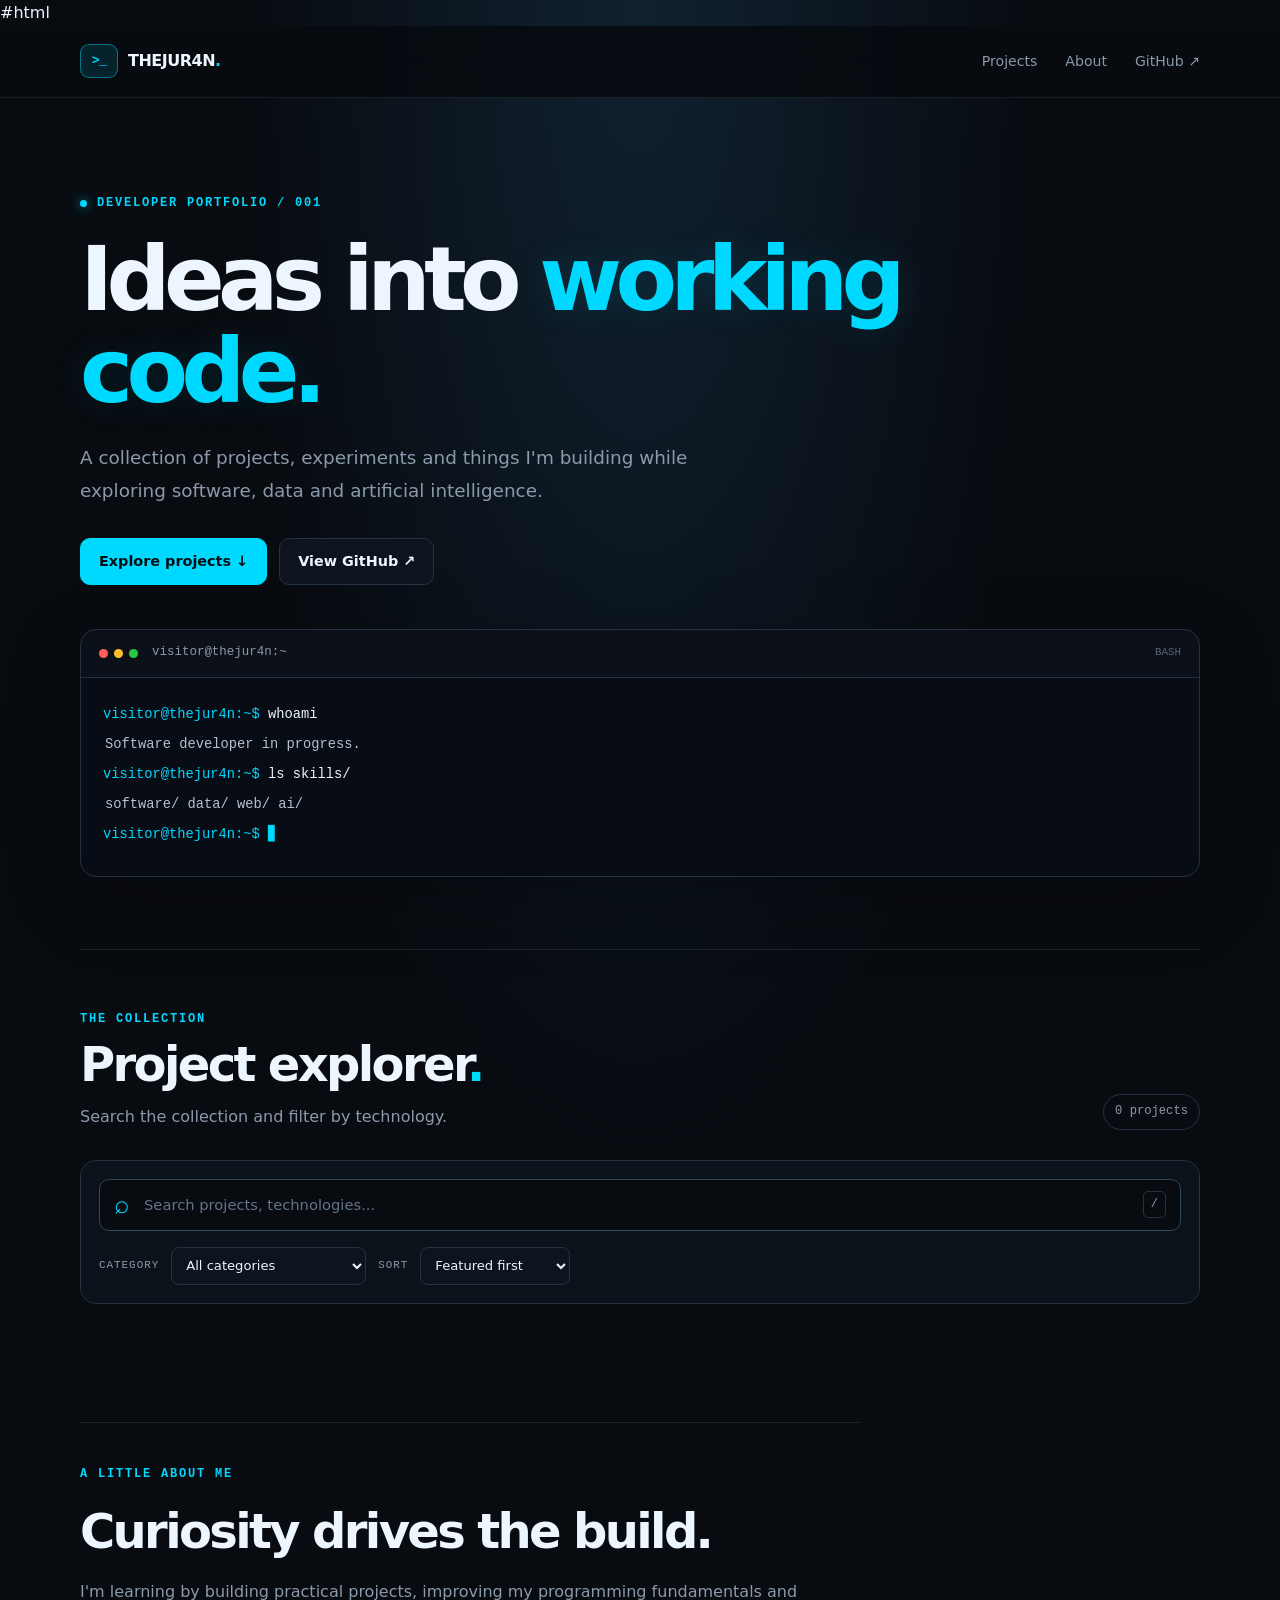
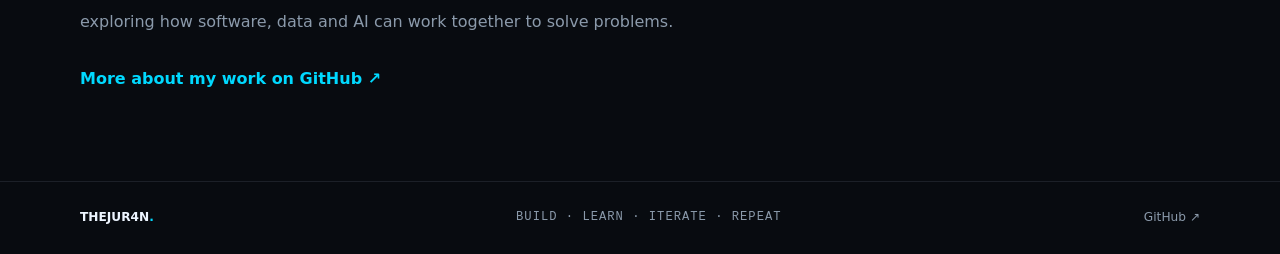
==== index.html @ dd24154d "Create Project Explorer HTML structure" ====
<!DOCTYPE html>
#html
<html lang="en">
<head>
  <meta charset="UTF-8">
  <meta name="viewport" content="width=device-width, initial-scale=1.0">
  <meta name="theme-color" content="#080b10">
  <meta name="description" content="Explore the software projects, experiments and technical work of THEJUR4N.">
  <title>THEJUR4N | Project Explorer</title>
  <link rel="stylesheet" href="style.css">
  <script src="script.js" defer></script>
</head>
<body>
  <header class="topbar">
    <a class="brand" href="#" aria-label="THEJUR4N home">
      <span class="brand-mark">&gt;_</span>
      <span>THEJUR4N<span class="brand-dot">.</span></span>
    </a>

    <nav aria-label="Main navigation">
      <a href="#projects">Projects</a>
      <a href="#about">About</a>
      <a href="https://github.com/THEJUR4N"
         target="_blank" rel="noopener noreferrer">GitHub ↗</a>
    </nav>
  </header>

  <main>
    <section class="hero">
      <p class="eyebrow"><span class="status-dot"></span> DEVELOPER PORTFOLIO / 001</p>

      <h1>Ideas into <span>working code.</span></h1>

      <p class="hero-description">
        A collection of projects, experiments and things I'm building
        while exploring software, data and artificial intelligence.
      </p>

      <div class="hero-actions">
        <a class="button button-primary" href="#projects">Explore projects ↓</a>
        <a class="button button-secondary"
           href="https://github.com/THEJUR4N"
           target="_blank" rel="noopener noreferrer">View GitHub ↗</a>
      </div>

      <div class="terminal">
        <div class="terminal-header">
          <div class="terminal-dots"><i></i><i></i><i></i></div>
          <span>visitor@thejur4n:~</span>
          <span class="terminal-tag">BASH</span>
        </div>
        <div class="terminal-body">
          <p><span class="prompt">visitor@thejur4n:~$</span> whoami</p>
          <p class="terminal-output">Software developer in progress.</p>
          <p><span class="prompt">visitor@thejur4n:~$</span> ls skills/</p>
          <p class="terminal-output">software/ data/ web/ ai/</p>
          <p><span class="prompt">visitor@thejur4n:~$</span> <span class="cursor">▋</span></p>
        </div>
      </div>
    </section>

    <section class="projects-section" id="projects">
      <div class="section-heading">
        <div>
          <p class="eyebrow">THE COLLECTION</p>
          <h2>Project explorer<span class="brand-dot">.</span></h2>
          <p class="section-description">
            Search the collection and filter by technology.
          </p>
        </div>
        <span class="project-count" id="project-count">0 projects</span>
      </div>

      <div class="search-panel">
        <label class="search-box">
          <span aria-hidden="true">⌕</span>
          <input
            id="search-input"
            type="search"
            placeholder="Search projects, technologies..."
            autocomplete="off"
            aria-label="Search projects">
          <kbd>/</kbd>
        </label>

        <div class="filter-row">
          <label class="filter-label" for="category-filter">CATEGORY</label>
          <select id="category-filter">
            <option value="all">All categories</option>
            <option value="web">Web development</option>
            <option value="data">Data & AI</option>
            <option value="tools">Tools & experiments</option>
          </select>

          <label class="filter-label" for="sort-filter">SORT</label>
          <select id="sort-filter">
            <option value="featured">Featured first</option>
            <option value="name">Name A–Z</option>
          </select>
        </div>
      </div>

      <div class="project-grid" id="project-grid" aria-live="polite"></div>

      <div class="empty-state" id="empty-state" hidden>
        <span class="empty-icon">⌕</span>
        <h3>No projects found</h3>
        <p>Try another search or clear your filters.</p>
        <button class="button button-secondary" id="clear-filters">
          Clear filters
        </button>
      </div>
    </section>

    <section class="about-section" id="about">
      <p class="eyebrow">A LITTLE ABOUT ME</p>
      <h2>Curiosity drives the build.</h2>
      <p>
        I'm learning by building practical projects, improving my
        programming fundamentals and exploring how software, data
        and AI can work together to solve problems.
      </p>
      <a href="https://github.com/THEJUR4N"
         target="_blank" rel="noopener noreferrer">More about my work on GitHub ↗</a>
    </section>
  </main>

  <footer>
    <span>THEJUR4N<span class="brand-dot">.</span></span>
    <span>BUILD · LEARN · ITERATE · REPEAT</span>
    <a href="https://github.com/THEJUR4N"
       target="_blank" rel="noopener noreferrer">GitHub ↗</a>
  </footer>
</body>
</html>
---- style.css ----
/* =========================================
   THEJUR4N | PROJECT EXPLORER
   Theme: Midnight + Electric Cyan
   ========================================= */

:root {
  color-scheme: dark;
  --bg: #080b10;
  --surface: #0e141d;
  --surface-hover: #131e2a;
  --border: #233344;
  --text: #edf5ff;
  --muted: #8b9aab;
  --cyan: #00d9ff;
  --cyan-soft: rgba(0, 217, 255, 0.12);
  --radius: 16px;
  --max-width: 1120px;
}

* {
  box-sizing: border-box;
}

html {
  scroll-behavior: smooth;
  scroll-padding-top: 90px;
}

body {
  margin: 0;
  min-width: 320px;
  background:
    radial-gradient(ellipse at 50% 0%, #102130 0%, transparent 45%),
    var(--bg);
  color: var(--text);
  font-family: Inter, ui-sans-serif, system-ui, -apple-system,
    BlinkMacSystemFont, "Segoe UI", sans-serif;
  line-height: 1.6;
  -webkit-font-smoothing: antialiased;
}

a {
  color: inherit;
  text-decoration: none;
}

button,
input,
select {
  font: inherit;
}

button,
a,
input,
select {
  -webkit-tap-highlight-color: transparent;
}

button:focus-visible,
a:focus-visible,
input:focus-visible,
select:focus-visible {
  outline: 2px solid var(--cyan);
  outline-offset: 4px;
}

::selection {
  color: var(--bg);
  background: var(--cyan);
}

/* Navigation */

.topbar {
  position: sticky;
  top: 0;
  z-index: 10;
  display: flex;
  align-items: center;
  justify-content: space-between;
  gap: 24px;
  min-height: 72px;
  padding: 16px max(24px, calc((100% - var(--max-width)) / 2));
  border-bottom: 1px solid rgba(139, 154, 171, 0.14);
  background: rgba(8, 11, 16, 0.86);
  backdrop-filter: blur(18px);
}

.brand {
  display: inline-flex;
  align-items: center;
  gap: 10px;
  font-weight: 800;
  letter-spacing: -0.5px;
}

.brand-mark {
  display: grid;
  place-items: center;
  width: 38px;
  height: 34px;
  border: 1px solid rgba(0, 217, 255, 0.45);
  border-radius: 9px;
  background: var(--cyan-soft);
  color: var(--cyan);
  font-family: monospace;
}

.brand-dot {
  color: var(--cyan);
}

.topbar nav {
  display: flex;
  align-items: center;
  gap: 28px;
}

.topbar nav a {
  color: var(--muted);
  font-size: 0.88rem;
  transition: color 180ms ease;
}

.topbar nav a:hover {
  color: var(--cyan);
}

/* Hero */

main {
  width: min(var(--max-width), calc(100% - 48px));
  margin: 0 auto;
}

.hero {
  padding: 96px 0 72px;
}

.eyebrow {
  display: flex;
  align-items: center;
  gap: 10px;
  margin: 0 0 20px;
  color: var(--cyan);
  font-family: ui-monospace, SFMono-Regular, Menlo, monospace;
  font-size: 0.75rem;
  font-weight: 700;
  letter-spacing: 1.8px;
}

.status-dot {
  width: 7px;
  height: 7px;
  border-radius: 50%;
  background: var(--cyan);
  box-shadow: 0 0 12px rgba(0, 217, 255, 0.8);
  animation: status-pulse 2s infinite;
}

.hero h1 {
  max-width: 850px;
  margin: 0;
  font-size: clamp(2.8rem, 7vw, 5.8rem);
  font-weight: 850;
  letter-spacing: -0.075em;
  line-height: 1.03;
}

.hero h1 span {
  color: var(--cyan);
  text-shadow: 0 0 38px rgba(0, 217, 255, 0.12);
}

.hero-description {
  max-width: 650px;
  margin: 24px 0 0;
  color: var(--muted);
  font-size: clamp(1rem, 2vw, 1.15rem);
  line-height: 1.8;
}

.hero-actions {
  display: flex;
  flex-wrap: wrap;
  gap: 12px;
  margin: 30px 0 44px;
}

.button {
  display: inline-flex;
  align-items: center;
  justify-content: center;
  gap: 8px;
  min-height: 46px;
  padding: 11px 18px;
  border: 1px solid var(--border);
  border-radius: 10px;
  cursor: pointer;
  font-size: 0.9rem;
  font-weight: 700;
  transition:
    transform 180ms ease,
    background 180ms ease,
    border-color 180ms ease;
}

.button:hover {
  transform: translateY(-2px);
}

.button-primary {
  border-color: var(--cyan);
  background: var(--cyan);
  color: #041016;
}

.button-primary:hover {
  background: #72eaff;
  border-color: #72eaff;
}

.button-secondary {
  background: var(--surface);
  color: var(--text);
}

.button-secondary:hover {
  border-color: var(--cyan);
  background: var(--surface-hover);
}

/* Terminal */

.terminal {
  overflow: hidden;
  border: 1px solid var(--border);
  border-radius: var(--radius);
  background: rgba(8, 13, 20, 0.9);
  box-shadow: 0 22px 80px rgba(0, 0, 0, 0.22);
}

.terminal-header {
  display: flex;
  align-items: center;
  gap: 14px;
  min-height: 48px;
  padding: 0 18px;
  border-bottom: 1px solid var(--border);
  background: rgba(255, 255, 255, 0.015);
  color: var(--muted);
  font-family: ui-monospace, SFMono-Regular, Menlo, monospace;
  font-size: 0.78rem;
}

.terminal-dots {
  display: flex;
  gap: 6px;
}

.terminal-dots i {
  width: 9px;
  height: 9px;
  border-radius: 50%;
  background: #ff5f57;
}

.terminal-dots i:nth-child(2) {
  background: #febc2e;
}

.terminal-dots i:nth-child(3) {
  background: #28c840;
}

.terminal-tag {
  margin-left: auto;
  color: #526678;
  font-size: 0.68rem;
}

.terminal-body {
  padding: 18px 22px 22px;
  font-family: ui-monospace, SFMono-Regular, Menlo, monospace;
  font-size: 0.86rem;
  overflow-wrap: anywhere;
}

.terminal-body p {
  margin: 8px 0;
}

.prompt {
  color: var(--cyan);
}

.terminal-output {
  color: #b3c2d2;
  padding-left: 2px;
}

.cursor {
  color: var(--cyan);
  animation: cursor-blink 1s steps(2, start) infinite;
}

@keyframes cursor-blink {
  to {
    visibility: hidden;
  }
}

@keyframes status-pulse {
  50% {
    opacity: 0.45;
    box-shadow: 0 0 3px rgba(0, 217, 255, 0.3);
  }
}

/* Projects */

.projects-section {
  padding: 60px 0 90px;
  border-top: 1px solid rgba(139, 154, 171, 0.15);
}

.section-heading {
  display: flex;
  align-items: end;
  justify-content: space-between;
  gap: 24px;
  margin-bottom: 30px;
}

.section-heading .eyebrow {
  margin-bottom: 8px;
}

.section-heading h2,
.about-section h2 {
  margin: 0;
  font-size: clamp(2rem, 4vw, 3rem);
  font-weight: 800;
  letter-spacing: -0.055em;
  line-height: 1.15;
}

.section-description {
  margin: 12px 0 0;
  color: var(--muted);
}

.project-count {
  flex-shrink: 0;
  padding: 7px 11px;
  border: 1px solid var(--border);
  border-radius: 999px;
  color: var(--muted);
  font-family: ui-monospace, monospace;
  font-size: 0.76rem;
}

/* Search and filters */

.search-panel {
  margin-bottom: 28px;
  padding: 18px;
  border: 1px solid var(--border);
  border-radius: var(--radius);
  background: rgba(14, 20, 29, 0.76);
}

.search-box {
  display: flex;
  align-items: center;
  gap: 12px;
  min-height: 52px;
  padding: 0 14px;
  border: 1px solid #30465a;
  border-radius: 10px;
  background: var(--bg);
  color: var(--cyan);
}

.search-box > span {
  font-size: 1.65rem;
  line-height: 1;
}

.search-box input {
  width: 100%;
  min-width: 0;
  border: 0;
  outline: none;
  background: transparent;
  color: var(--text);
  font-size: 0.92rem;
}

.search-box input::placeholder {
  color: #627488;
}

.search-box input:focus-visible {
  outline: none;
}

.search-box:focus-within {
  border-color: var(--cyan);
  box-shadow: 0 0 0 3px rgba(0, 217, 255, 0.08);
}

kbd {
  padding: 3px 7px;
  border: 1px solid var(--border);
  border-radius: 5px;
  color: var(--muted);
  font-size: 0.75rem;
}

.filter-row {
  display: flex;
  align-items: center;
  flex-wrap: wrap;
  gap: 12px;
  margin-top: 16px;
}

.filter-label {
  color: var(--muted);
  font-family: ui-monospace, monospace;
  font-size: 0.68rem;
  letter-spacing: 1px;
}

.filter-row select {
  min-height: 38px;
  padding: 7px 30px 7px 10px;
  border: 1px solid var(--border);
  border-radius: 8px;
  background: var(--surface);
  color: var(--text);
  cursor: pointer;
  font-size: 0.82rem;
}

.filter-row select:focus-visible {
  border-color: var(--cyan);
}

/* Project cards */

.project-grid {
  display: grid;
  grid-template-columns: repeat(2, minmax(0, 1fr));
  gap: 18px;
}

.project-card {
  display: flex;
  flex-direction: column;
  min-width: 0;
  min-height: 245px;
  padding: 22px;
  border: 1px solid var(--border);
  border-radius: var(--radius);
  background: linear-gradient(145deg, #0f1721, #0b1017);
  transition:
    transform 200ms ease,
    border-color 200ms ease,
    background 200ms ease;
}

.project-card:hover {
  transform: translateY(-4px);
  border-color: rgba(0, 217, 255, 0.55);
  background: linear-gradient(145deg, #12202d, #0c131c);
}

.card-top {
  display: flex;
  align-items: center;
  justify-content: space-between;
  gap: 12px;
  margin-bottom: 22px;
}

.card-icon {
  display: grid;
  place-items: center;
  width: 42px;
  height: 42px;
  border: 1px solid rgba(0, 217, 255, 0.22);
  border-radius: 11px;
  background: var(--cyan-soft);
  color: var(--cyan);
  font-family: ui-monospace, monospace;
  font-size: 1.15rem;
  font-weight: 800;
}

.card-category {
  padding: 5px 8px;
  border: 1px solid var(--border);
  border-radius: 6px;
  color: #a7b8c9;
  font-size: 0.7rem;
}

.project-card h3 {
  margin: 0;
  font-size: 1.15rem;
  letter-spacing: -0.025em;
}

.project-card > p {
  margin: 10px 0 20px;
  color: var(--muted);
  font-size: 0.88rem;
  line-height: 1.75;
}

.tag-list {
  display: flex;
  flex-wrap: wrap;
  gap: 7px;
  margin-top: auto;
  padding-top: 4px;
}

.tech-tag {
  padding: 5px 8px;
  border-radius: 5px;
  background: #152432;
  color: #a9eaf6;
  font-family: ui-monospace, monospace;
  font-size: 0.7rem;
}

.card-link {
  display: inline-flex;
  align-items: center;
  gap: 7px;
  width: fit-content;
  margin-top: 20px;
  color: var(--cyan);
  font-size: 0.83rem;
  font-weight: 700;
}

.card-link:hover {
  text-decoration: underline;
  text-underline-offset: 4px;
}

/* Empty state */

.empty-state {
  padding: 55px 20px;
  border: 1px dashed var(--border);
  border-radius: var(--radius);
  text-align: center;
}

.empty-icon {
  color: var(--cyan);
  font-size: 2.5rem;
}

.empty-state h3 {
  margin: 8px 0;
}

.empty-state p {
  margin: 0 0 20px;
  color: var(--muted);
}

[hidden] {
  display: none !important;
}

/* About */

.about-section {
  max-width: 780px;
  padding: 42px 0 90px;
  border-top: 1px solid rgba(139, 154, 171, 0.15);
}

.about-section h2 {
  margin-bottom: 18px;
}

.about-section > p:not(.eyebrow) {
  color: var(--muted);
  font-size: 1rem;
  line-height: 1.9;
}

.about-section > a {
  display: inline-block;
  margin-top: 12px;
  color: var(--cyan);
  font-weight: 700;
}

.about-section > a:hover {
  text-decoration: underline;
  text-underline-offset: 4px;
}

/* Footer */

footer {
  display: flex;
  align-items: center;
  justify-content: space-between;
  flex-wrap: wrap;
  gap: 18px;
  padding: 26px max(24px, calc((100% - var(--max-width)) / 2));
  border-top: 1px solid rgba(139, 154, 171, 0.15);
  color: var(--muted);
  font-size: 0.76rem;
}

footer > span:first-child {
  color: var(--text);
  font-weight: 800;
}

footer > span:nth-child(2) {
  font-family: ui-monospace, monospace;
  letter-spacing: 1px;
}

footer a:hover {
  color: var(--cyan);
}

/* Responsive layout */

@media (max-width: 700px) {
  .topbar {
    min-height: 64px;
    padding: 14px 20px;
  }

  .topbar nav {
    gap: 15px;
  }

  .topbar nav a {
    font-size: 0.78rem;
  }

  main {
    width: calc(100% - 36px);
  }

  .hero {
    padding: 68px 0 52px;
  }

  .hero h1 {
    font-size: clamp(2.7rem, 11vw, 4rem);
  }

  .section-heading {
    align-items: start;
    flex-direction: column;
    gap: 14px;
  }

  .project-grid {
    grid-template-columns: 1fr;
  }

  .search-panel {
    padding: 12px;
  }

  .filter-row {
    align-items: start;
  }

  .filter-label {
    align-self: center;
  }

  .filter-row select {
    flex: 1;
    min-width: 125px;
  }

  footer {
    padding: 24px 20px;
  }
}

@media (max-width: 420px) {
  .brand {
    gap: 6px;
    font-size: 0.85rem;
  }

  .brand-mark {
    width: 32px;
    height: 30px;
  }

  .topbar nav {
    gap: 10px;
  }

  .topbar nav a {
    font-size: 0.72rem;
  }

  .hero-actions .button {
    width: 100%;
  }

  .terminal-body {
    padding: 14px;
    font-size: 0.74rem;
  }

  .filter-row {
    display: grid;
    grid-template-columns: auto minmax(0, 1fr);
  }

  .filter-row select {
    width: 100%;
  }

  footer > span:nth-child(2) {
    font-size: 0.65rem;
  }
}

/* Respect reduced-motion preferences */

@media (prefers-reduced-motion: reduce) {
  *,
  *::before,
  *::after {
    scroll-behavior: auto !important;
    animation-duration: 0.01ms !important;
    animation-iteration-count: 1 !important;
    transition-duration: 0.01ms !important;
  }
}
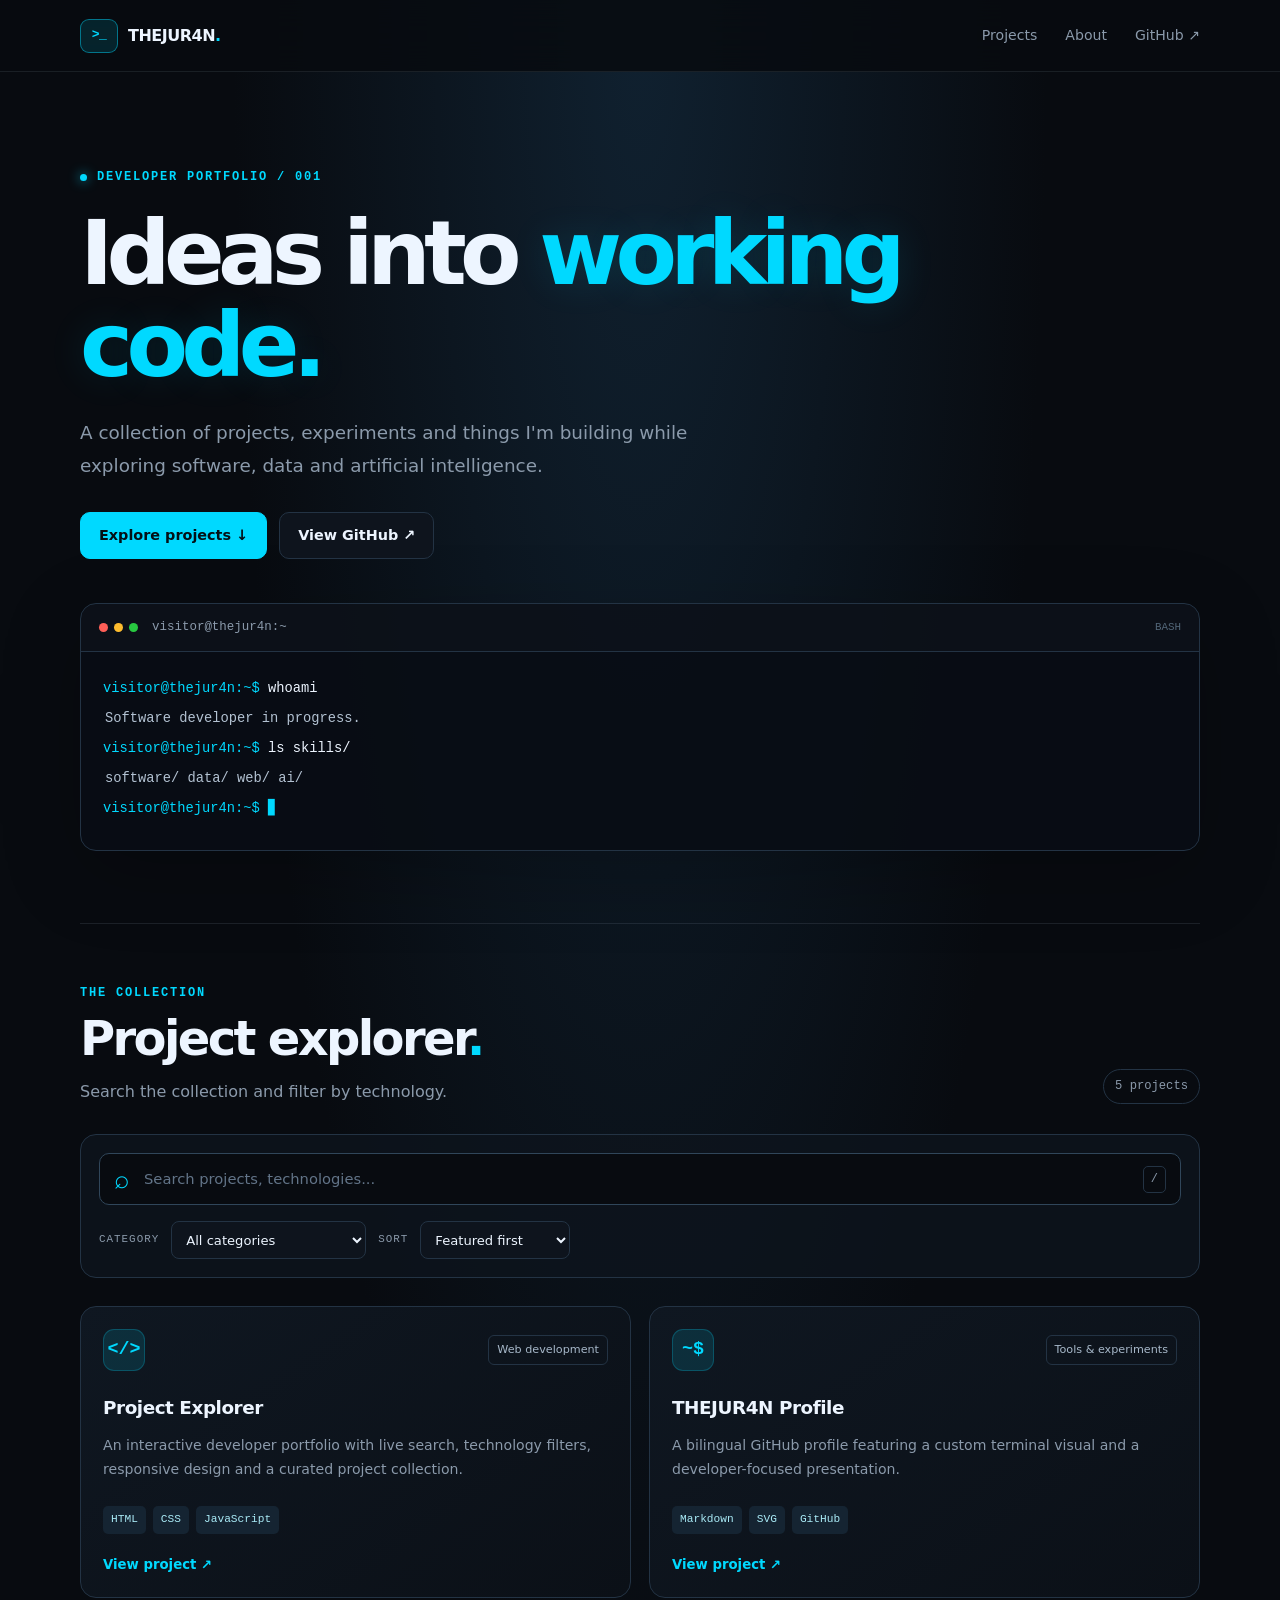
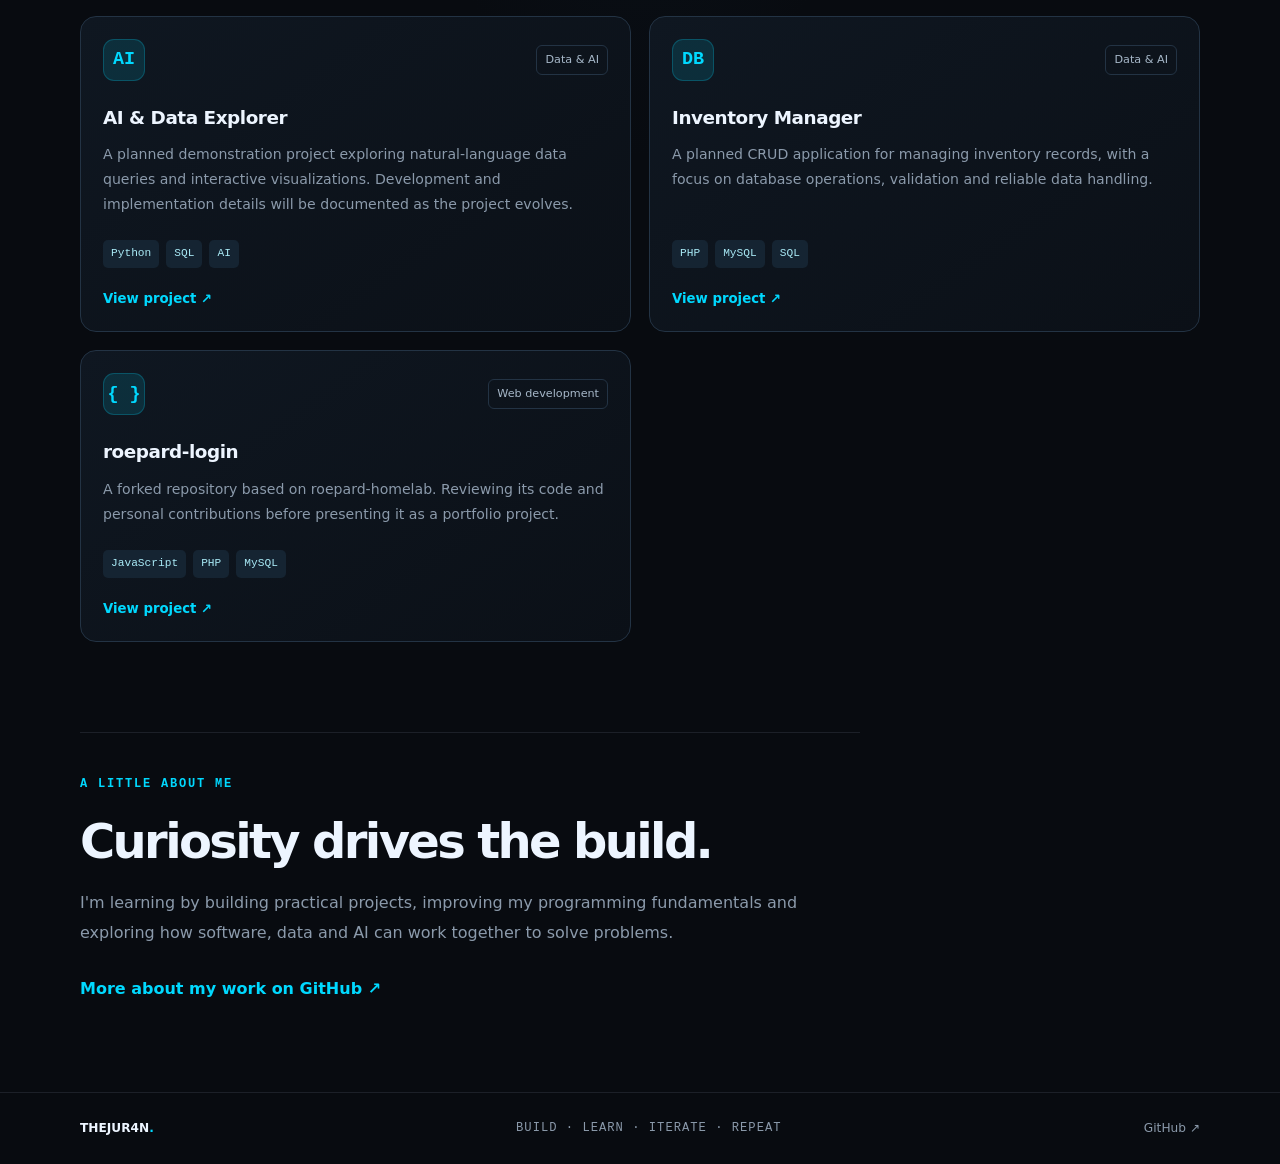
==== commit 31ff17f4: "Remove unnecessary comment from index.html" ====
--- a/index.html
+++ b/index.html
@@ -1,6 +1,5 @@
 
 <!DOCTYPE html>
-#html
 <html lang="en">
 <head>
   <meta charset="UTF-8">
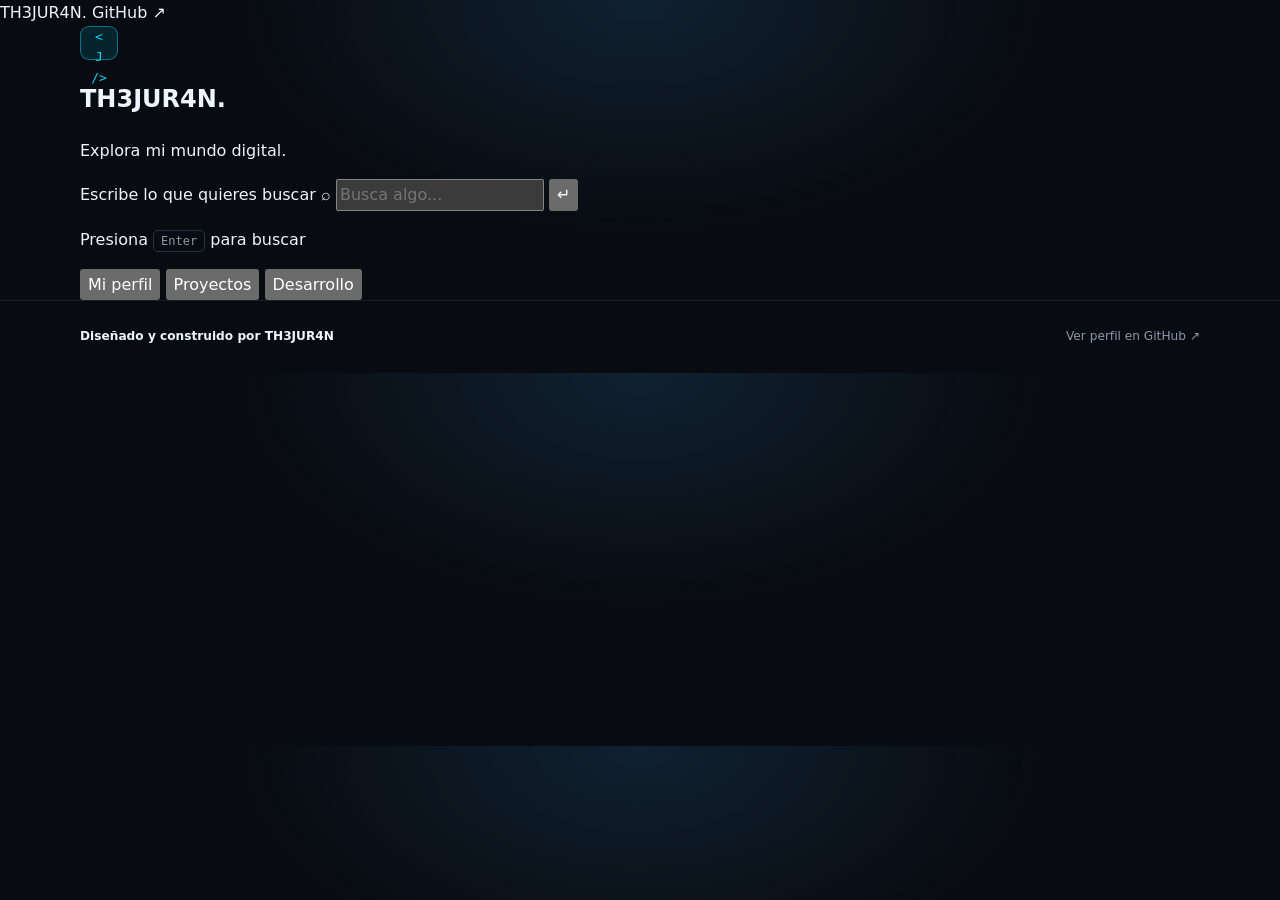
==== commit e1771e9f: "Redesign homepage as personal search engine" ====
--- a/index.html
+++ b/index.html
@@ -1,135 +1,164 @@
 
 <!DOCTYPE html>
-<html lang="en">
+<html lang="es">
 <head>
   <meta charset="UTF-8">
   <meta name="viewport" content="width=device-width, initial-scale=1.0">
-  <meta name="theme-color" content="#080b10">
-  <meta name="description" content="Explore the software projects, experiments and technical work of THEJUR4N.">
-  <title>THEJUR4N | Project Explorer</title>
+  <meta name="theme-color" content="#080b12">
+  <meta name="description" content="TH3JUR4N: perfil, proyectos y portafolio de desarrollo de software, datos e inteligencia artificial.">
+
+  <title>TH3JUR4N Search</title>
+
+  <link rel="icon" href="data:image/svg+xml,%3Csvg xmlns='http://www.w3.org/2000/svg' viewBox='0 0 100 100'%3E%3Crect width='100' height='100' rx='24' fill='%23080b12'/%3E%3Ctext x='50' y='68' font-size='58' text-anchor='middle' fill='%2322d3ee' font-family='Arial'%3EJ%3C/text%3E%3C/svg%3E">
+
   <link rel="stylesheet" href="style.css">
   <script src="script.js" defer></script>
 </head>
+
 <body>
-  <header class="topbar">
-    <a class="brand" href="#" aria-label="THEJUR4N home">
-      <span class="brand-mark">&gt;_</span>
-      <span>THEJUR4N<span class="brand-dot">.</span></span>
+  <header class="top-bar">
+    <a class="brand-small" href="./" aria-label="Inicio">
+      TH3JUR4N<span>.</span>
     </a>
 
-    <nav aria-label="Main navigation">
-      <a href="#projects">Projects</a>
-      <a href="#about">About</a>
-      <a href="https://github.com/THEJUR4N"
-         target="_blank" rel="noopener noreferrer">GitHub ↗</a>
-    </nav>
+    <a
+      class="github-link"
+      href="https://github.com/THEJUR4N"
+      target="_blank"
+      rel="noopener noreferrer"
+    >
+      GitHub <span aria-hidden="true">↗</span>
+    </a>
   </header>
 
-  <main>
-    <section class="hero">
-      <p class="eyebrow"><span class="status-dot"></span> DEVELOPER PORTFOLIO / 001</p>
+  <main class="search-home">
+    <section class="search-content" aria-labelledby="brand-title">
+      <div class="brand-mark" aria-hidden="true">
+        <span class="brand-bracket">&lt;</span>
+        <span class="brand-letter">J</span>
+        <span class="brand-bracket">/&gt;</span>
+      </div>
 
-      <h1>Ideas into <span>working code.</span></h1>
+      <h1 id="brand-title" class="brand-title">
+        TH3JUR4N<span>.</span>
+      </h1>
 
-      <p class="hero-description">
-        A collection of projects, experiments and things I'm building
-        while exploring software, data and artificial intelligence.
+      <p class="brand-subtitle">
+        Explora mi mundo digital.
       </p>
 
-      <div class="hero-actions">
-        <a class="button button-primary" href="#projects">Explore projects ↓</a>
-        <a class="button button-secondary"
-           href="https://github.com/THEJUR4N"
-           target="_blank" rel="noopener noreferrer">View GitHub ↗</a>
-      </div>
-
-      <div class="terminal">
-        <div class="terminal-header">
-          <div class="terminal-dots"><i></i><i></i><i></i></div>
-          <span>visitor@thejur4n:~</span>
-          <span class="terminal-tag">BASH</span>
-        </div>
-        <div class="terminal-body">
-          <p><span class="prompt">visitor@thejur4n:~$</span> whoami</p>
-          <p class="terminal-output">Software developer in progress.</p>
-          <p><span class="prompt">visitor@thejur4n:~$</span> ls skills/</p>
-          <p class="terminal-output">software/ data/ web/ ai/</p>
-          <p><span class="prompt">visitor@thejur4n:~$</span> <span class="cursor">▋</span></p>
-        </div>
-      </div>
-    </section>
-
-    <section class="projects-section" id="projects">
-      <div class="section-heading">
-        <div>
-          <p class="eyebrow">THE COLLECTION</p>
-          <h2>Project explorer<span class="brand-dot">.</span></h2>
-          <p class="section-description">
-            Search the collection and filter by technology.
-          </p>
-        </div>
-        <span class="project-count" id="project-count">0 projects</span>
-      </div>
-
-      <div class="search-panel">
-        <label class="search-box">
-          <span aria-hidden="true">⌕</span>
-          <input
-            id="search-input"
-            type="search"
-            placeholder="Search projects, technologies..."
-            autocomplete="off"
-            aria-label="Search projects">
-          <kbd>/</kbd>
+      <form id="search-form" class="search-form" role="search">
+        <label class="sr-only" for="search-input">
+          Escribe lo que quieres buscar
         </label>
 
-        <div class="filter-row">
-          <label class="filter-label" for="category-filter">CATEGORY</label>
-          <select id="category-filter">
-            <option value="all">All categories</option>
-            <option value="web">Web development</option>
-            <option value="data">Data & AI</option>
-            <option value="tools">Tools & experiments</option>
-          </select>
+        <span class="search-icon" aria-hidden="true">⌕</span>
 
-          <label class="filter-label" for="sort-filter">SORT</label>
-          <select id="sort-filter">
-            <option value="featured">Featured first</option>
-            <option value="name">Name A–Z</option>
-          </select>
-        </div>
-      </div>
+        <input
+          id="search-input"
+          name="q"
+          type="search"
+          placeholder="Busca algo..."
+          autocomplete="off"
+          spellcheck="false"
+          aria-label="Buscar"
+        >
 
-      <div class="project-grid" id="project-grid" aria-live="polite"></div>
+        <button
+          id="clear-search"
+          class="clear-search"
+          type="button"
+          aria-label="Borrar búsqueda"
+          hidden
+        >
+          ×
+        </button>
 
-      <div class="empty-state" id="empty-state" hidden>
-        <span class="empty-icon">⌕</span>
-        <h3>No projects found</h3>
-        <p>Try another search or clear your filters.</p>
-        <button class="button button-secondary" id="clear-filters">
-          Clear filters
+        <button
+          class="submit-search"
+          type="submit"
+          aria-label="Buscar"
+        >
+          <span aria-hidden="true">↵</span>
+        </button>
+      </form>
+
+      <p class="search-hint">
+        Presiona <kbd>Enter</kbd> para buscar
+      </p>
+
+      <div class="quick-links" aria-label="Accesos rápidos">
+        <button type="button" data-query="THEJUR4N">
+          Mi perfil
+        </button>
+
+        <button type="button" data-query="proyectos">
+          Proyectos
+        </button>
+
+        <button type="button" data-query="desarrollo">
+          Desarrollo
         </button>
       </div>
     </section>
 
-    <section class="about-section" id="about">
-      <p class="eyebrow">A LITTLE ABOUT ME</p>
-      <h2>Curiosity drives the build.</h2>
-      <p>
-        I'm learning by building practical projects, improving my
-        programming fundamentals and exploring how software, data
-        and AI can work together to solve problems.
+    <section
+      id="results-section"
+      class="results-section"
+      aria-live="polite"
+      aria-atomic="true"
+      hidden
+    >
+      <p id="results-heading" class="results-heading"></p>
+
+      <article class="result-card">
+        <div class="result-site">
+          <div class="result-favicon" aria-hidden="true">&lt;/&gt;</div>
+
+          <div class="result-site-info">
+            <span>TH3JUR4N</span>
+            <span class="result-url">
+              thejur4n.github.io/project-explorer/
+            </span>
+          </div>
+        </div>
+
+        <a
+          id="result-title"
+          class="result-title"
+          href="https://thejur4n.github.io/project-explorer/"
+        >
+          TH3JUR4N — Portafolio de desarrollador
+        </a>
+
+        <p id="result-description" class="result-description">
+          Descubre mi perfil, proyectos y habilidades en desarrollo
+          de software, datos e inteligencia artificial.
+        </p>
+
+        <div class="result-tags" aria-label="Temas">
+          <span>Software</span>
+          <span>Datos</span>
+          <span>IA</span>
+        </div>
+      </article>
+
+      <p class="results-note">
+        Un resultado. Un universo por descubrir.
       </p>
-      <a href="https://github.com/THEJUR4N"
-         target="_blank" rel="noopener noreferrer">More about my work on GitHub ↗</a>
     </section>
   </main>
 
-  <footer>
-    <span>THEJUR4N<span class="brand-dot">.</span></span>
-    <span>BUILD · LEARN · ITERATE · REPEAT</span>
-    <a href="https://github.com/THEJUR4N"
-       target="_blank" rel="noopener noreferrer">GitHub ↗</a>
+  <footer class="site-footer">
+    <span>Diseñado y construido por TH3JUR4N</span>
+
+    <a
+      href="https://github.com/THEJUR4N"
+      target="_blank"
+      rel="noopener noreferrer"
+    >
+      Ver perfil en GitHub ↗
+    </a>
   </footer>
 </body>
 </html>
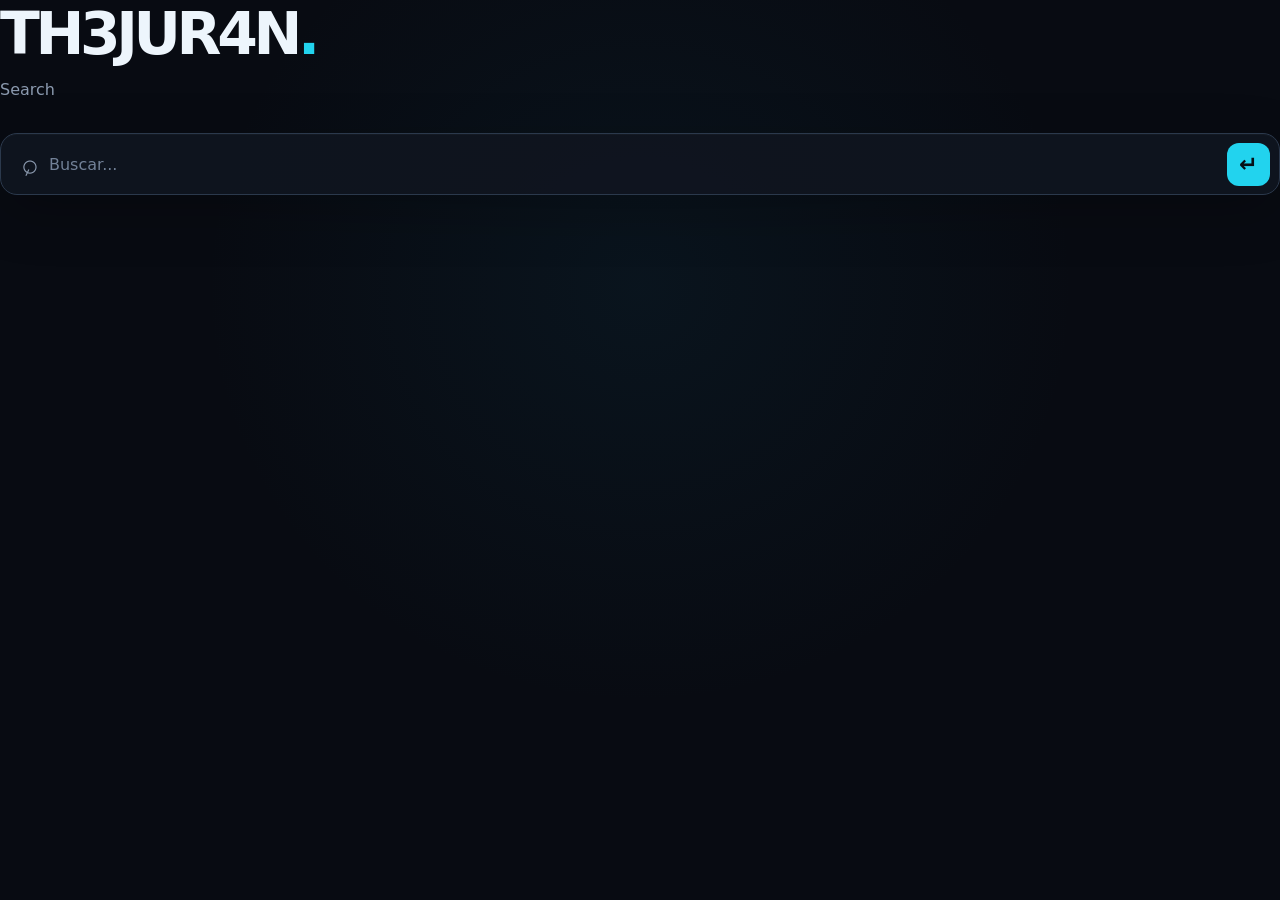
==== commit d1aad255: "Simplify homepage to search-only interface" ====
--- a/index.html
+++ b/index.html
@@ -5,51 +5,33 @@
   <meta charset="UTF-8">
   <meta name="viewport" content="width=device-width, initial-scale=1.0">
   <meta name="theme-color" content="#080b12">
-  <meta name="description" content="TH3JUR4N: perfil, proyectos y portafolio de desarrollo de software, datos e inteligencia artificial.">
+  <meta name="description" content="TH3JUR4N Search: buscador personal y acceso a mi portafolio.">
 
   <title>TH3JUR4N Search</title>
-
-  <link rel="icon" href="data:image/svg+xml,%3Csvg xmlns='http://www.w3.org/2000/svg' viewBox='0 0 100 100'%3E%3Crect width='100' height='100' rx='24' fill='%23080b12'/%3E%3Ctext x='50' y='68' font-size='58' text-anchor='middle' fill='%2322d3ee' font-family='Arial'%3EJ%3C/text%3E%3C/svg%3E">
 
   <link rel="stylesheet" href="style.css">
   <script src="script.js" defer></script>
 </head>
 
-<body>
-  <header class="top-bar">
-    <a class="brand-small" href="./" aria-label="Inicio">
-      TH3JUR4N<span>.</span>
-    </a>
-
-    <a
-      class="github-link"
-      href="https://github.com/THEJUR4N"
-      target="_blank"
-      rel="noopener noreferrer"
-    >
-      GitHub <span aria-hidden="true">↗</span>
-    </a>
-  </header>
-
-  <main class="search-home">
-    <section class="search-content" aria-labelledby="brand-title">
-      <div class="brand-mark" aria-hidden="true">
-        <span class="brand-bracket">&lt;</span>
-        <span class="brand-letter">J</span>
-        <span class="brand-bracket">/&gt;</span>
-      </div>
+<body class="home-page">
+  <main class="home-main">
+    <section class="home-content" aria-labelledby="brand-title">
 
       <h1 id="brand-title" class="brand-title">
         TH3JUR4N<span>.</span>
       </h1>
 
-      <p class="brand-subtitle">
-        Explora mi mundo digital.
-      </p>
+      <p class="brand-subtitle">Search</p>
 
-      <form id="search-form" class="search-form" role="search">
+      <form
+        id="search-form"
+        class="search-form"
+        action="results.html"
+        method="GET"
+        role="search"
+      >
         <label class="sr-only" for="search-input">
-          Escribe lo que quieres buscar
+          Escribe tu búsqueda
         </label>
 
         <span class="search-icon" aria-hidden="true">⌕</span>
@@ -58,21 +40,11 @@
           id="search-input"
           name="q"
           type="search"
-          placeholder="Busca algo..."
+          placeholder="Buscar..."
           autocomplete="off"
           spellcheck="false"
-          aria-label="Buscar"
+          required
         >
-
-        <button
-          id="clear-search"
-          class="clear-search"
-          type="button"
-          aria-label="Borrar búsqueda"
-          hidden
-        >
-          ×
-        </button>
 
         <button
           class="submit-search"
@@ -83,82 +55,7 @@
         </button>
       </form>
 
-      <p class="search-hint">
-        Presiona <kbd>Enter</kbd> para buscar
-      </p>
-
-      <div class="quick-links" aria-label="Accesos rápidos">
-        <button type="button" data-query="THEJUR4N">
-          Mi perfil
-        </button>
-
-        <button type="button" data-query="proyectos">
-          Proyectos
-        </button>
-
-        <button type="button" data-query="desarrollo">
-          Desarrollo
-        </button>
-      </div>
-    </section>
-
-    <section
-      id="results-section"
-      class="results-section"
-      aria-live="polite"
-      aria-atomic="true"
-      hidden
-    >
-      <p id="results-heading" class="results-heading"></p>
-
-      <article class="result-card">
-        <div class="result-site">
-          <div class="result-favicon" aria-hidden="true">&lt;/&gt;</div>
-
-          <div class="result-site-info">
-            <span>TH3JUR4N</span>
-            <span class="result-url">
-              thejur4n.github.io/project-explorer/
-            </span>
-          </div>
-        </div>
-
-        <a
-          id="result-title"
-          class="result-title"
-          href="https://thejur4n.github.io/project-explorer/"
-        >
-          TH3JUR4N — Portafolio de desarrollador
-        </a>
-
-        <p id="result-description" class="result-description">
-          Descubre mi perfil, proyectos y habilidades en desarrollo
-          de software, datos e inteligencia artificial.
-        </p>
-
-        <div class="result-tags" aria-label="Temas">
-          <span>Software</span>
-          <span>Datos</span>
-          <span>IA</span>
-        </div>
-      </article>
-
-      <p class="results-note">
-        Un resultado. Un universo por descubrir.
-      </p>
     </section>
   </main>
-
-  <footer class="site-footer">
-    <span>Diseñado y construido por TH3JUR4N</span>
-
-    <a
-      href="https://github.com/THEJUR4N"
-      target="_blank"
-      rel="noopener noreferrer"
-    >
-      Ver perfil en GitHub ↗
-    </a>
-  </footer>
 </body>
 </html>
--- a/style.css
+++ b/style.css
@@ -1,21 +1,14 @@
-
-/* =========================================
-   THEJUR4N | PROJECT EXPLORER
-   Theme: Midnight + Electric Cyan
-   ========================================= */
 
 :root {
   color-scheme: dark;
-  --bg: #080b10;
-  --surface: #0e141d;
-  --surface-hover: #131e2a;
-  --border: #233344;
-  --text: #edf5ff;
-  --muted: #8b9aab;
-  --cyan: #00d9ff;
-  --cyan-soft: rgba(0, 217, 255, 0.12);
-  --radius: 16px;
-  --max-width: 1120px;
+  --background: #080b12;
+  --surface: #101620;
+  --surface-hover: #151e2b;
+  --border: #253142;
+  --text: #edf5fc;
+  --muted: #8b9aaf;
+  --accent: #22d3ee;
+  --accent-soft: rgba(34, 211, 238, 0.12);
 }
 
 * {
@@ -23,20 +16,26 @@
 }
 
 html {
+  min-height: 100%;
   scroll-behavior: smooth;
-  scroll-padding-top: 90px;
 }
 
 body {
+  min-height: 100vh;
   margin: 0;
-  min-width: 320px;
+  display: flex;
+  flex-direction: column;
   background:
-    radial-gradient(ellipse at 50% 0%, #102130 0%, transparent 45%),
-    var(--bg);
+    radial-gradient(
+      ellipse at 50% 32%,
+      rgba(18, 76, 100, 0.14),
+      transparent 48%
+    ),
+    var(--background);
   color: var(--text);
-  font-family: Inter, ui-sans-serif, system-ui, -apple-system,
+  font-family:
+    Inter, ui-sans-serif, system-ui, -apple-system,
     BlinkMacSystemFont, "Segoe UI", sans-serif;
-  line-height: 1.6;
   -webkit-font-smoothing: antialiased;
 }
 
@@ -46,703 +45,467 @@
 }
 
 button,
-input,
-select {
+input {
   font: inherit;
 }
 
-button,
-a,
-input,
-select {
-  -webkit-tap-highlight-color: transparent;
-}
-
-button:focus-visible,
-a:focus-visible,
-input:focus-visible,
-select:focus-visible {
-  outline: 2px solid var(--cyan);
-  outline-offset: 4px;
-}
-
-::selection {
-  color: var(--bg);
-  background: var(--cyan);
-}
-
-/* Navigation */
-
-.topbar {
-  position: sticky;
-  top: 0;
-  z-index: 10;
+button {
+  color: inherit;
+}
+
+[hidden] {
+  display: none !important;
+}
+
+.top-bar {
+  min-height: 68px;
   display: flex;
   align-items: center;
   justify-content: space-between;
-  gap: 24px;
-  min-height: 72px;
-  padding: 16px max(24px, calc((100% - var(--max-width)) / 2));
-  border-bottom: 1px solid rgba(139, 154, 171, 0.14);
-  background: rgba(8, 11, 16, 0.86);
-  backdrop-filter: blur(18px);
-}
-
-.brand {
-  display: inline-flex;
-  align-items: center;
-  gap: 10px;
+  padding: 0 6%;
+  border-bottom: 1px solid rgba(255, 255, 255, 0.045);
+}
+
+.brand-small {
+  font-size: 1rem;
   font-weight: 800;
-  letter-spacing: -0.5px;
+  letter-spacing: -0.045em;
+}
+
+.brand-small span,
+.brand-title span {
+  color: var(--accent);
+}
+
+.github-link {
+  padding: 9px 13px;
+  border: 1px solid var(--border);
+  border-radius: 9px;
+  color: #c4d1df;
+  font-size: 0.85rem;
+  transition:
+    border-color 180ms ease,
+    color 180ms ease,
+    background 180ms ease;
+}
+
+.github-link:hover {
+  border-color: var(--accent);
+  background: var(--accent-soft);
+  color: var(--accent);
+}
+
+.search-home {
+  width: 100%;
+  flex: 1;
+  padding: 72px 22px 64px;
+}
+
+.search-content {
+  width: 100%;
+  max-width: 690px;
+  margin: 0 auto;
+  text-align: center;
 }
 
 .brand-mark {
-  display: grid;
-  place-items: center;
-  width: 38px;
-  height: 34px;
-  border: 1px solid rgba(0, 217, 255, 0.45);
-  border-radius: 9px;
-  background: var(--cyan-soft);
-  color: var(--cyan);
-  font-family: monospace;
-}
-
-.brand-dot {
-  color: var(--cyan);
-}
-
-.topbar nav {
-  display: flex;
-  align-items: center;
-  gap: 28px;
-}
-
-.topbar nav a {
-  color: var(--muted);
-  font-size: 0.88rem;
-  transition: color 180ms ease;
-}
-
-.topbar nav a:hover {
-  color: var(--cyan);
-}
-
-/* Hero */
-
-main {
-  width: min(var(--max-width), calc(100% - 48px));
-  margin: 0 auto;
-}
-
-.hero {
-  padding: 96px 0 72px;
-}
-
-.eyebrow {
-  display: flex;
-  align-items: center;
-  gap: 10px;
-  margin: 0 0 20px;
-  color: var(--cyan);
-  font-family: ui-monospace, SFMono-Regular, Menlo, monospace;
-  font-size: 0.75rem;
-  font-weight: 700;
-  letter-spacing: 1.8px;
-}
-
-.status-dot {
-  width: 7px;
-  height: 7px;
-  border-radius: 50%;
-  background: var(--cyan);
-  box-shadow: 0 0 12px rgba(0, 217, 255, 0.8);
-  animation: status-pulse 2s infinite;
-}
-
-.hero h1 {
-  max-width: 850px;
-  margin: 0;
-  font-size: clamp(2.8rem, 7vw, 5.8rem);
-  font-weight: 850;
-  letter-spacing: -0.075em;
-  line-height: 1.03;
-}
-
-.hero h1 span {
-  color: var(--cyan);
-  text-shadow: 0 0 38px rgba(0, 217, 255, 0.12);
-}
-
-.hero-description {
-  max-width: 650px;
-  margin: 24px 0 0;
-  color: var(--muted);
-  font-size: clamp(1rem, 2vw, 1.15rem);
-  line-height: 1.8;
-}
-
-.hero-actions {
-  display: flex;
-  flex-wrap: wrap;
-  gap: 12px;
-  margin: 30px 0 44px;
-}
-
-.button {
-  display: inline-flex;
+  display: flex;
   align-items: center;
   justify-content: center;
-  gap: 8px;
-  min-height: 46px;
-  padding: 11px 18px;
-  border: 1px solid var(--border);
-  border-radius: 10px;
-  cursor: pointer;
-  font-size: 0.9rem;
-  font-weight: 700;
-  transition:
-    transform 180ms ease,
-    background 180ms ease,
-    border-color 180ms ease;
-}
-
-.button:hover {
-  transform: translateY(-2px);
-}
-
-.button-primary {
-  border-color: var(--cyan);
-  background: var(--cyan);
-  color: #041016;
-}
-
-.button-primary:hover {
-  background: #72eaff;
-  border-color: #72eaff;
-}
-
-.button-secondary {
-  background: var(--surface);
-  color: var(--text);
-}
-
-.button-secondary:hover {
-  border-color: var(--cyan);
-  background: var(--surface-hover);
-}
-
-/* Terminal */
-
-.terminal {
-  overflow: hidden;
-  border: 1px solid var(--border);
-  border-radius: var(--radius);
-  background: rgba(8, 13, 20, 0.9);
-  box-shadow: 0 22px 80px rgba(0, 0, 0, 0.22);
-}
-
-.terminal-header {
-  display: flex;
-  align-items: center;
-  gap: 14px;
-  min-height: 48px;
-  padding: 0 18px;
-  border-bottom: 1px solid var(--border);
-  background: rgba(255, 255, 255, 0.015);
+  gap: 9px;
+  margin-bottom: 18px;
+  font-family: "SFMono-Regular", Consolas, monospace;
+  font-size: 2rem;
+  font-weight: 800;
+}
+
+.brand-bracket {
+  color: var(--accent);
+  opacity: 0.8;
+}
+
+.brand-letter {
+  display: grid;
+  width: 57px;
+  height: 57px;
+  place-items: center;
+  border: 1px solid rgba(34, 211, 238, 0.36);
+  border-radius: 17px;
+  background: linear-gradient(
+    145deg,
+    rgba(34, 211, 238, 0.13),
+    rgba(34, 211, 238, 0.025)
+  );
+  color: var(--accent);
+  box-shadow: 0 0 38px rgba(34, 211, 238, 0.07);
+}
+
+.brand-title {
+  margin: 0;
+  font-size: clamp(2.3rem, 7vw, 3.65rem);
+  font-weight: 800;
+  letter-spacing: -0.075em;
+}
+
+.brand-subtitle {
+  margin: 12px 0 34px;
   color: var(--muted);
-  font-family: ui-monospace, SFMono-Regular, Menlo, monospace;
-  font-size: 0.78rem;
-}
-
-.terminal-dots {
-  display: flex;
-  gap: 6px;
-}
-
-.terminal-dots i {
-  width: 9px;
-  height: 9px;
-  border-radius: 50%;
-  background: #ff5f57;
-}
-
-.terminal-dots i:nth-child(2) {
-  background: #febc2e;
-}
-
-.terminal-dots i:nth-child(3) {
-  background: #28c840;
-}
-
-.terminal-tag {
-  margin-left: auto;
-  color: #526678;
-  font-size: 0.68rem;
-}
-
-.terminal-body {
-  padding: 18px 22px 22px;
-  font-family: ui-monospace, SFMono-Regular, Menlo, monospace;
-  font-size: 0.86rem;
-  overflow-wrap: anywhere;
-}
-
-.terminal-body p {
-  margin: 8px 0;
-}
-
-.prompt {
-  color: var(--cyan);
-}
-
-.terminal-output {
-  color: #b3c2d2;
-  padding-left: 2px;
-}
-
-.cursor {
-  color: var(--cyan);
-  animation: cursor-blink 1s steps(2, start) infinite;
-}
-
-@keyframes cursor-blink {
-  to {
-    visibility: hidden;
-  }
-}
-
-@keyframes status-pulse {
-  50% {
-    opacity: 0.45;
-    box-shadow: 0 0 3px rgba(0, 217, 255, 0.3);
-  }
-}
-
-/* Projects */
-
-.projects-section {
-  padding: 60px 0 90px;
-  border-top: 1px solid rgba(139, 154, 171, 0.15);
-}
-
-.section-heading {
-  display: flex;
-  align-items: end;
-  justify-content: space-between;
-  gap: 24px;
-  margin-bottom: 30px;
-}
-
-.section-heading .eyebrow {
-  margin-bottom: 8px;
-}
-
-.section-heading h2,
-.about-section h2 {
-  margin: 0;
-  font-size: clamp(2rem, 4vw, 3rem);
-  font-weight: 800;
-  letter-spacing: -0.055em;
-  line-height: 1.15;
-}
-
-.section-description {
-  margin: 12px 0 0;
-  color: var(--muted);
-}
-
-.project-count {
-  flex-shrink: 0;
-  padding: 7px 11px;
-  border: 1px solid var(--border);
-  border-radius: 999px;
-  color: var(--muted);
-  font-family: ui-monospace, monospace;
-  font-size: 0.76rem;
-}
-
-/* Search and filters */
-
-.search-panel {
-  margin-bottom: 28px;
-  padding: 18px;
-  border: 1px solid var(--border);
-  border-radius: var(--radius);
-  background: rgba(14, 20, 29, 0.76);
-}
-
-.search-box {
+  font-size: 1rem;
+}
+
+.search-form {
   display: flex;
   align-items: center;
   gap: 12px;
-  min-height: 52px;
-  padding: 0 14px;
-  border: 1px solid #30465a;
-  border-radius: 10px;
-  background: var(--bg);
-  color: var(--cyan);
-}
-
-.search-box > span {
-  font-size: 1.65rem;
+  width: 100%;
+  min-height: 62px;
+  padding: 7px 9px 7px 19px;
+  border: 1px solid #2b394c;
+  border-radius: 17px;
+  background: rgba(15, 21, 31, 0.94);
+  box-shadow:
+    0 16px 55px rgba(0, 0, 0, 0.22),
+    inset 0 1px 0 rgba(255, 255, 255, 0.025);
+  transition:
+    border-color 180ms ease,
+    box-shadow 180ms ease,
+    background 180ms ease;
+}
+
+.search-form:focus-within {
+  border-color: rgba(34, 211, 238, 0.75);
+  background: #101925;
+  box-shadow:
+    0 0 0 4px rgba(34, 211, 238, 0.07),
+    0 18px 55px rgba(0, 0, 0, 0.2);
+}
+
+.search-icon {
+  color: var(--muted);
+  font-size: 1.8rem;
   line-height: 1;
-}
-
-.search-box input {
+  transform: rotate(-20deg);
+}
+
+.search-form input {
   width: 100%;
   min-width: 0;
+  padding: 10px 0;
   border: 0;
   outline: none;
   background: transparent;
   color: var(--text);
+  font-size: 1rem;
+}
+
+.search-form input::placeholder {
+  color: #728197;
+}
+
+.search-form input::-webkit-search-cancel-button {
+  display: none;
+}
+
+.submit-search,
+.clear-search {
+  flex: 0 0 auto;
+  display: grid;
+  place-items: center;
+  border: 0;
+  cursor: pointer;
+  transition:
+    background 180ms ease,
+    color 180ms ease,
+    transform 180ms ease;
+}
+
+.submit-search {
+  width: 43px;
+  height: 43px;
+  border-radius: 12px;
+  background: var(--accent);
+  color: #061016;
+  font-size: 1.4rem;
+  font-weight: 700;
+}
+
+.submit-search:hover {
+  background: #67e8f9;
+  transform: translateY(-1px);
+}
+
+.clear-search {
+  width: 29px;
+  height: 35px;
+  border-radius: 8px;
+  background: transparent;
+  color: var(--muted);
+  font-size: 1.5rem;
+}
+
+.clear-search:hover {
+  background: var(--surface-hover);
+  color: var(--text);
+}
+
+.search-hint {
+  margin: 15px 0 0;
+  color: #738196;
+  font-size: 0.8rem;
+}
+
+kbd {
+  padding: 3px 6px;
+  border: 1px solid #334155;
+  border-radius: 5px;
+  background: #131b27;
+  color: #c6d2df;
+  font-family: inherit;
+  font-size: 0.75rem;
+}
+
+.quick-links {
+  display: flex;
+  flex-wrap: wrap;
+  justify-content: center;
+  gap: 10px;
+  margin-top: 26px;
+}
+
+.quick-links button {
+  padding: 9px 14px;
+  border: 1px solid #263345;
+  border-radius: 999px;
+  background: rgba(16, 22, 32, 0.6);
+  color: #a9b8ca;
+  font-size: 0.82rem;
+  cursor: pointer;
+  transition:
+    border-color 180ms ease,
+    background 180ms ease,
+    color 180ms ease;
+}
+
+.quick-links button:hover {
+  border-color: rgba(34, 211, 238, 0.55);
+  background: var(--accent-soft);
+  color: var(--accent);
+}
+
+.results-section {
+  width: 100%;
+  max-width: 690px;
+  margin: 44px auto 0;
+  text-align: left;
+  animation: appear 240ms ease-out;
+}
+
+.results-heading {
+  margin: 0 0 24px;
+  color: #aab8c9;
+  font-size: 0.9rem;
+  line-height: 1.7;
+}
+
+.results-heading strong {
+  color: var(--text);
+  font-weight: 600;
+}
+
+.result-card {
+  padding: 0 0 24px;
+  border-bottom: 1px solid rgba(255, 255, 255, 0.075);
+}
+
+.result-site {
+  display: flex;
+  align-items: center;
+  gap: 11px;
+  margin-bottom: 15px;
+}
+
+.result-favicon {
+  display: grid;
+  width: 39px;
+  height: 39px;
+  flex: 0 0 auto;
+  place-items: center;
+  border: 1px solid #2a4656;
+  border-radius: 12px;
+  background: var(--accent-soft);
+  color: var(--accent);
+  font-family: monospace;
+  font-size: 0.8rem;
+  font-weight: 700;
+}
+
+.result-site-info {
+  display: flex;
+  min-width: 0;
+  flex-direction: column;
+  gap: 4px;
+  font-size: 0.85rem;
+}
+
+.result-site-info > span:first-child {
+  color: #dce7f2;
+  font-weight: 600;
+}
+
+.result-url {
+  overflow-wrap: anywhere;
+  color: #8090a5;
+  font-size: 0.78rem;
+}
+
+.result-title {
+  display: inline-block;
+  margin-bottom: 8px;
+  color: #66d9f3;
+  font-size: 1.3rem;
+  font-weight: 600;
+  line-height: 1.4;
+  transition: color 180ms ease;
+}
+
+.result-title:hover {
+  color: #a5f3fc;
+  text-decoration: underline;
+  text-underline-offset: 4px;
+}
+
+.result-description {
+  margin: 0;
+  color: #a7b4c5;
   font-size: 0.92rem;
-}
-
-.search-box input::placeholder {
-  color: #627488;
-}
-
-.search-box input:focus-visible {
-  outline: none;
-}
-
-.search-box:focus-within {
-  border-color: var(--cyan);
-  box-shadow: 0 0 0 3px rgba(0, 217, 255, 0.08);
-}
-
-kbd {
-  padding: 3px 7px;
-  border: 1px solid var(--border);
-  border-radius: 5px;
-  color: var(--muted);
+  line-height: 1.8;
+}
+
+.result-tags {
+  display: flex;
+  flex-wrap: wrap;
+  gap: 8px;
+  margin-top: 17px;
+}
+
+.result-tags span {
+  padding: 5px 9px;
+  border: 1px solid #273649;
+  border-radius: 6px;
+  color: #9eafc2;
   font-size: 0.75rem;
 }
 
-.filter-row {
-  display: flex;
-  align-items: center;
+.results-note {
+  margin: 18px 0 0;
+  color: #66758a;
+  font-size: 0.78rem;
+}
+
+.site-footer {
+  display: flex;
   flex-wrap: wrap;
-  gap: 12px;
-  margin-top: 16px;
-}
-
-.filter-label {
-  color: var(--muted);
-  font-family: ui-monospace, monospace;
-  font-size: 0.68rem;
-  letter-spacing: 1px;
-}
-
-.filter-row select {
-  min-height: 38px;
-  padding: 7px 30px 7px 10px;
-  border: 1px solid var(--border);
-  border-radius: 8px;
-  background: var(--surface);
-  color: var(--text);
-  cursor: pointer;
-  font-size: 0.82rem;
-}
-
-.filter-row select:focus-visible {
-  border-color: var(--cyan);
-}
-
-/* Project cards */
-
-.project-grid {
-  display: grid;
-  grid-template-columns: repeat(2, minmax(0, 1fr));
-  gap: 18px;
-}
-
-.project-card {
-  display: flex;
-  flex-direction: column;
-  min-width: 0;
-  min-height: 245px;
-  padding: 22px;
-  border: 1px solid var(--border);
-  border-radius: var(--radius);
-  background: linear-gradient(145deg, #0f1721, #0b1017);
-  transition:
-    transform 200ms ease,
-    border-color 200ms ease,
-    background 200ms ease;
-}
-
-.project-card:hover {
-  transform: translateY(-4px);
-  border-color: rgba(0, 217, 255, 0.55);
-  background: linear-gradient(145deg, #12202d, #0c131c);
-}
-
-.card-top {
-  display: flex;
   align-items: center;
   justify-content: space-between;
-  gap: 12px;
-  margin-bottom: 22px;
-}
-
-.card-icon {
-  display: grid;
-  place-items: center;
-  width: 42px;
-  height: 42px;
-  border: 1px solid rgba(0, 217, 255, 0.22);
-  border-radius: 11px;
-  background: var(--cyan-soft);
-  color: var(--cyan);
-  font-family: ui-monospace, monospace;
-  font-size: 1.15rem;
-  font-weight: 800;
-}
-
-.card-category {
-  padding: 5px 8px;
-  border: 1px solid var(--border);
-  border-radius: 6px;
-  color: #a7b8c9;
-  font-size: 0.7rem;
-}
-
-.project-card h3 {
-  margin: 0;
-  font-size: 1.15rem;
-  letter-spacing: -0.025em;
-}
-
-.project-card > p {
-  margin: 10px 0 20px;
-  color: var(--muted);
-  font-size: 0.88rem;
-  line-height: 1.75;
-}
-
-.tag-list {
-  display: flex;
-  flex-wrap: wrap;
-  gap: 7px;
-  margin-top: auto;
-  padding-top: 4px;
-}
-
-.tech-tag {
-  padding: 5px 8px;
-  border-radius: 5px;
-  background: #152432;
-  color: #a9eaf6;
-  font-family: ui-monospace, monospace;
-  font-size: 0.7rem;
-}
-
-.card-link {
-  display: inline-flex;
-  align-items: center;
-  gap: 7px;
-  width: fit-content;
-  margin-top: 20px;
-  color: var(--cyan);
-  font-size: 0.83rem;
-  font-weight: 700;
-}
-
-.card-link:hover {
-  text-decoration: underline;
-  text-underline-offset: 4px;
-}
-
-/* Empty state */
-
-.empty-state {
-  padding: 55px 20px;
-  border: 1px dashed var(--border);
-  border-radius: var(--radius);
-  text-align: center;
-}
-
-.empty-icon {
-  color: var(--cyan);
-  font-size: 2.5rem;
-}
-
-.empty-state h3 {
-  margin: 8px 0;
-}
-
-.empty-state p {
-  margin: 0 0 20px;
-  color: var(--muted);
-}
-
-[hidden] {
-  display: none !important;
-}
-
-/* About */
-
-.about-section {
-  max-width: 780px;
-  padding: 42px 0 90px;
-  border-top: 1px solid rgba(139, 154, 171, 0.15);
-}
-
-.about-section h2 {
-  margin-bottom: 18px;
-}
-
-.about-section > p:not(.eyebrow) {
-  color: var(--muted);
-  font-size: 1rem;
-  line-height: 1.9;
-}
-
-.about-section > a {
-  display: inline-block;
-  margin-top: 12px;
-  color: var(--cyan);
-  font-weight: 700;
-}
-
-.about-section > a:hover {
-  text-decoration: underline;
-  text-underline-offset: 4px;
-}
-
-/* Footer */
-
-footer {
-  display: flex;
-  align-items: center;
-  justify-content: space-between;
-  flex-wrap: wrap;
-  gap: 18px;
-  padding: 26px max(24px, calc((100% - var(--max-width)) / 2));
-  border-top: 1px solid rgba(139, 154, 171, 0.15);
-  color: var(--muted);
-  font-size: 0.76rem;
-}
-
-footer > span:first-child {
-  color: var(--text);
-  font-weight: 800;
-}
-
-footer > span:nth-child(2) {
-  font-family: ui-monospace, monospace;
-  letter-spacing: 1px;
-}
-
-footer a:hover {
-  color: var(--cyan);
-}
-
-/* Responsive layout */
-
-@media (max-width: 700px) {
-  .topbar {
-    min-height: 64px;
-    padding: 14px 20px;
-  }
-
-  .topbar nav {
-    gap: 15px;
-  }
-
-  .topbar nav a {
-    font-size: 0.78rem;
-  }
-
-  main {
-    width: calc(100% - 36px);
-  }
-
-  .hero {
-    padding: 68px 0 52px;
-  }
-
-  .hero h1 {
-    font-size: clamp(2.7rem, 11vw, 4rem);
-  }
-
-  .section-heading {
-    align-items: start;
+  gap: 14px;
+  min-height: 65px;
+  padding: 17px 6%;
+  border-top: 1px solid rgba(255, 255, 255, 0.055);
+  color: #728197;
+  font-size: 0.78rem;
+}
+
+.site-footer a {
+  color: #a9b8ca;
+  transition: color 180ms ease;
+}
+
+.site-footer a:hover {
+  color: var(--accent);
+}
+
+.sr-only {
+  position: absolute;
+  width: 1px;
+  height: 1px;
+  overflow: hidden;
+  clip: rect(0, 0, 0, 0);
+  white-space: nowrap;
+  clip-path: inset(50%);
+}
+
+@keyframes appear {
+  from {
+    opacity: 0;
+    transform: translateY(7px);
+  }
+
+  to {
+    opacity: 1;
+    transform: translateY(0);
+  }
+}
+
+@media (min-height: 800px) {
+  .search-home {
+    display: flex;
     flex-direction: column;
-    gap: 14px;
-  }
-
-  .project-grid {
-    grid-template-columns: 1fr;
-  }
-
-  .search-panel {
-    padding: 12px;
-  }
-
-  .filter-row {
-    align-items: start;
-  }
-
-  .filter-label {
-    align-self: center;
-  }
-
-  .filter-row select {
-    flex: 1;
-    min-width: 125px;
-  }
-
-  footer {
-    padding: 24px 20px;
-  }
-}
-
-@media (max-width: 420px) {
-  .brand {
-    gap: 6px;
-    font-size: 0.85rem;
+    justify-content: center;
+  }
+}
+
+@media (max-width: 520px) {
+  .top-bar {
+    min-height: 60px;
+    padding: 0 20px;
+  }
+
+  .search-home {
+    padding: 66px 20px 48px;
   }
 
   .brand-mark {
-    width: 32px;
-    height: 30px;
-  }
-
-  .topbar nav {
-    gap: 10px;
-  }
-
-  .topbar nav a {
-    font-size: 0.72rem;
-  }
-
-  .hero-actions .button {
-    width: 100%;
-  }
-
-  .terminal-body {
-    padding: 14px;
-    font-size: 0.74rem;
-  }
-
-  .filter-row {
-    display: grid;
-    grid-template-columns: auto minmax(0, 1fr);
-  }
-
-  .filter-row select {
-    width: 100%;
-  }
-
-  footer > span:nth-child(2) {
-    font-size: 0.65rem;
-  }
-}
-
-/* Respect reduced-motion preferences */
+    margin-bottom: 15px;
+  }
+
+  .brand-letter {
+    width: 49px;
+    height: 49px;
+    border-radius: 14px;
+  }
+
+  .brand-subtitle {
+    margin-bottom: 27px;
+  }
+
+  .search-form {
+    min-height: 57px;
+    gap: 9px;
+    padding-left: 13px;
+  }
+
+  .search-form input {
+    font-size: 0.92rem;
+  }
+
+  .submit-search {
+    width: 39px;
+    height: 39px;
+  }
+
+  .results-section {
+    margin-top: 38px;
+  }
+
+  .result-title {
+    font-size: 1.15rem;
+  }
+
+  .site-footer {
+    padding-right: 20px;
+    padding-left: 20px;
+  }
+}
 
 @media (prefers-reduced-motion: reduce) {
   *,
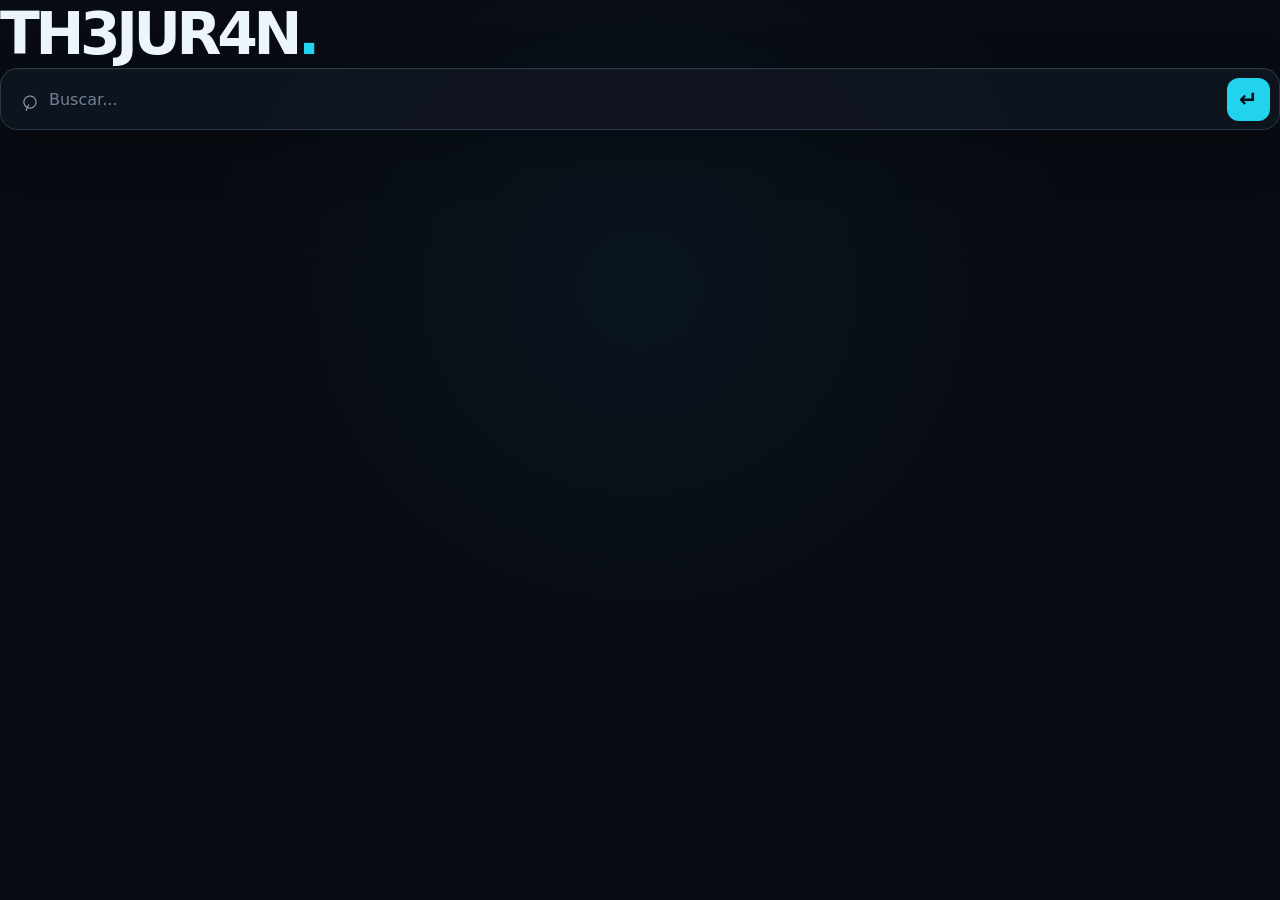
==== commit 4a1cbc81: "Remove brand subtitle from index.html Removed the brand subtitle paragraph from the HTML." ====
--- a/index.html
+++ b/index.html
@@ -10,7 +10,6 @@
   <title>TH3JUR4N Search</title>
 
   <link rel="stylesheet" href="style.css">
-  <script src="script.js" defer></script>
 </head>
 
 <body class="home-page">
@@ -20,8 +19,6 @@
       <h1 id="brand-title" class="brand-title">
         TH3JUR4N<span>.</span>
       </h1>
-
-      <p class="brand-subtitle">Search</p>
 
       <form
         id="search-form"
--- a/style.css
+++ b/style.css
@@ -517,3 +517,454 @@
     transition-duration: 0.01ms !important;
   }
 }
+
+
+/* =========================================
+   SEARCH RESULTS PAGE
+   ========================================= */
+
+.results-page {
+  background: var(--background);
+}
+
+.results-header {
+  display: flex;
+  align-items: center;
+  gap: 36px;
+  min-height: 100px;
+  padding: 22px 6%;
+  border-bottom: 1px solid rgba(255, 255, 255, 0.07);
+}
+
+.results-brand,
+.portfolio-brand {
+  flex: 0 0 auto;
+  font-size: 1.4rem;
+  font-weight: 800;
+  letter-spacing: -0.06em;
+}
+
+.results-brand span,
+.portfolio-brand span {
+  color: var(--accent);
+}
+
+.results-search-form {
+  display: flex;
+  align-items: center;
+  width: 100%;
+  max-width: 650px;
+  min-height: 49px;
+  padding: 5px 7px 5px 18px;
+  border: 1px solid var(--border);
+  border-radius: 999px;
+  background: var(--surface);
+  transition: border-color 180ms ease, box-shadow 180ms ease;
+}
+
+.results-search-form:focus-within {
+  border-color: rgba(34, 211, 238, 0.7);
+  box-shadow: 0 0 0 3px rgba(34, 211, 238, 0.06);
+}
+
+.results-search-form input {
+  width: 100%;
+  min-width: 0;
+  border: 0;
+  outline: none;
+  background: transparent;
+  color: var(--text);
+  font-size: 0.95rem;
+}
+
+.results-search-form input::-webkit-search-cancel-button {
+  cursor: pointer;
+}
+
+.results-search-form button {
+  display: grid;
+  flex: 0 0 auto;
+  width: 36px;
+  height: 36px;
+  place-items: center;
+  border: 0;
+  border-radius: 50%;
+  background: var(--accent);
+  color: #061016;
+  font-size: 1.2rem;
+  cursor: pointer;
+}
+
+.results-search-form button:hover {
+  background: #67e8f9;
+}
+
+.results-main {
+  width: min(100% - 44px, 650px);
+  margin: 0 auto;
+  padding: 30px 0 80px;
+}
+
+.results-summary {
+  margin: 0 0 30px;
+  color: var(--muted);
+  font-size: 0.87rem;
+  line-height: 1.7;
+}
+
+.profile-inline-link {
+  color: var(--accent);
+  text-decoration: none;
+}
+
+.profile-inline-link:hover {
+  text-decoration: underline;
+  text-underline-offset: 3px;
+}
+
+.search-result {
+  padding-bottom: 28px;
+  border-bottom: 1px solid rgba(255, 255, 255, 0.08);
+}
+
+.result-site {
+  display: flex;
+  align-items: center;
+  gap: 12px;
+  margin-bottom: 16px;
+}
+
+.result-favicon {
+  display: grid;
+  width: 38px;
+  height: 38px;
+  flex: 0 0 auto;
+  place-items: center;
+  border: 1px solid #2a4656;
+  border-radius: 50%;
+  background: var(--accent-soft);
+  color: var(--accent);
+  font-family: monospace;
+  font-size: 0.8rem;
+  font-weight: 700;
+}
+
+.result-site-details {
+  display: flex;
+  min-width: 0;
+  flex-direction: column;
+  gap: 4px;
+  font-size: 0.85rem;
+}
+
+.result-site-details > span:first-child {
+  color: var(--text);
+  font-weight: 600;
+}
+
+.result-url {
+  overflow-wrap: anywhere;
+  color: var(--muted);
+  font-size: 0.78rem;
+}
+
+.results-page .result-title {
+  display: inline-block;
+  margin-bottom: 9px;
+  color: #66d9f3;
+  font-size: 1.3rem;
+  font-weight: 600;
+  line-height: 1.5;
+  text-decoration: none;
+}
+
+.results-page .result-title:hover {
+  color: #a5f3fc;
+  text-decoration: underline;
+  text-underline-offset: 4px;
+}
+
+.results-page .result-description {
+  margin: 0;
+  color: #a7b4c5;
+  font-size: 0.92rem;
+  line-height: 1.8;
+}
+
+
+/* =========================================
+   PORTFOLIO PAGE
+   ========================================= */
+
+.portfolio-page {
+  background:
+    radial-gradient(
+      ellipse at 50% 0%,
+      rgba(18, 76, 100, 0.14),
+      transparent 48%
+    ),
+    var(--background);
+}
+
+.portfolio-header {
+  display: flex;
+  align-items: center;
+  justify-content: space-between;
+  min-height: 72px;
+  padding: 0 7%;
+  border-bottom: 1px solid rgba(255, 255, 255, 0.06);
+}
+
+.portfolio-github {
+  padding: 9px 14px;
+  border: 1px solid var(--border);
+  border-radius: 9px;
+  color: #c4d1df;
+  font-size: 0.85rem;
+  transition: border-color 180ms ease, color 180ms ease;
+}
+
+.portfolio-github:hover {
+  border-color: var(--accent);
+  color: var(--accent);
+}
+
+.portfolio-main {
+  width: min(100% - 44px, 1080px);
+  margin: 0 auto;
+}
+
+.portfolio-hero {
+  max-width: 780px;
+  padding: 105px 0 90px;
+}
+
+.portfolio-eyebrow {
+  margin: 0 0 18px;
+  color: var(--accent);
+  font-family: "SFMono-Regular", Consolas, monospace;
+  font-size: 0.76rem;
+  font-weight: 700;
+  letter-spacing: 0.12em;
+}
+
+.portfolio-hero h1 {
+  margin: 0;
+  font-size: clamp(2.5rem, 7vw, 4.6rem);
+  font-weight: 800;
+  letter-spacing: -0.075em;
+  line-height: 1.12;
+}
+
+.portfolio-hero h1 span {
+  color: var(--accent);
+}
+
+.portfolio-intro {
+  max-width: 660px;
+  margin: 26px 0 30px;
+  color: #a7b4c5;
+  font-size: 1.05rem;
+  line-height: 1.9;
+}
+
+.portfolio-primary-link {
+  display: inline-flex;
+  align-items: center;
+  gap: 10px;
+  padding: 13px 18px;
+  border: 1px solid rgba(34, 211, 238, 0.35);
+  border-radius: 10px;
+  background: var(--accent-soft);
+  color: var(--accent);
+  font-size: 0.9rem;
+  font-weight: 600;
+  transition: background 180ms ease, border-color 180ms ease;
+}
+
+.portfolio-primary-link:hover {
+  border-color: var(--accent);
+  background: rgba(34, 211, 238, 0.18);
+}
+
+.portfolio-section {
+  padding: 48px 0 66px;
+  border-top: 1px solid rgba(255, 255, 255, 0.08);
+}
+
+.portfolio-section-heading {
+  margin-bottom: 30px;
+}
+
+.portfolio-section-heading .portfolio-eyebrow {
+  margin-bottom: 10px;
+}
+
+.portfolio-section-heading h2 {
+  margin: 0;
+  font-size: clamp(1.7rem, 4vw, 2.3rem);
+  letter-spacing: -0.055em;
+}
+
+.portfolio-project-grid {
+  display: grid;
+  grid-template-columns: repeat(3, minmax(0, 1fr));
+  gap: 18px;
+}
+
+.portfolio-project {
+  display: flex;
+  min-width: 0;
+  flex-direction: column;
+  align-items: flex-start;
+  padding: 25px;
+  border: 1px solid #253142;
+  border-radius: 15px;
+  background: rgba(16, 22, 32, 0.72);
+  transition: transform 180ms ease, border-color 180ms ease;
+}
+
+.portfolio-project:hover {
+  transform: translateY(-3px);
+  border-color: rgba(34, 211, 238, 0.4);
+}
+
+.project-number {
+  color: var(--accent);
+  font-family: "SFMono-Regular", Consolas, monospace;
+  font-size: 0.73rem;
+  letter-spacing: 0.06em;
+}
+
+.portfolio-project h3 {
+  margin: 20px 0 10px;
+  font-size: 1.1rem;
+  letter-spacing: -0.025em;
+}
+
+.portfolio-project p {
+  margin: 0 0 23px;
+  color: #9eacbf;
+  font-size: 0.88rem;
+  line-height: 1.8;
+}
+
+.portfolio-project > a {
+  margin-top: auto;
+  color: var(--accent);
+  font-size: 0.85rem;
+  font-weight: 600;
+}
+
+.portfolio-project > a:hover {
+  color: #a5f3fc;
+  text-decoration: underline;
+  text-underline-offset: 4px;
+}
+
+.project-status {
+  margin-top: auto;
+  padding: 6px 9px;
+  border: 1px solid #334155;
+  border-radius: 7px;
+  color: #a7b4c5;
+  font-size: 0.75rem;
+}
+
+.skills-section {
+  padding-bottom: 75px;
+}
+
+.technology-list {
+  display: flex;
+  flex-wrap: wrap;
+  gap: 10px;
+}
+
+.technology-list span {
+  padding: 9px 13px;
+  border: 1px solid #2a3749;
+  border-radius: 8px;
+  background: rgba(16, 22, 32, 0.7);
+  color: #bac8d8;
+  font-size: 0.84rem;
+}
+
+.portfolio-footer {
+  display: flex;
+  flex-wrap: wrap;
+  align-items: center;
+  justify-content: space-between;
+  gap: 15px;
+  min-height: 70px;
+  padding: 20px 7%;
+  border-top: 1px solid rgba(255, 255, 255, 0.06);
+  color: var(--muted);
+  font-size: 0.8rem;
+}
+
+.portfolio-footer a {
+  color: var(--accent);
+}
+
+.portfolio-footer a:hover {
+  text-decoration: underline;
+  text-underline-offset: 4px;
+}
+
+
+/* =========================================
+   RESPONSIVE LAYOUT
+   ========================================= */
+
+@media (max-width: 760px) {
+  .results-header {
+    align-items: flex-start;
+    flex-direction: column;
+    gap: 18px;
+    padding: 23px 22px;
+  }
+
+  .results-search-form {
+    max-width: none;
+  }
+
+  .portfolio-project-grid {
+    grid-template-columns: 1fr;
+  }
+
+  .portfolio-hero {
+    padding: 75px 0 65px;
+  }
+
+  .portfolio-project {
+    padding: 23px;
+  }
+}
+
+@media (max-width: 420px) {
+  .results-main {
+    width: calc(100% - 36px);
+  }
+
+  .results-page .result-title {
+    font-size: 1.15rem;
+  }
+
+  .portfolio-main {
+    width: calc(100% - 36px);
+  }
+
+  .portfolio-hero h1 {
+    font-size: 2.5rem;
+  }
+
+  .portfolio-intro {
+    font-size: 0.96rem;
+  }
+
+  .portfolio-footer {
+    padding-right: 18px;
+    padding-left: 18px;
+  }
+}
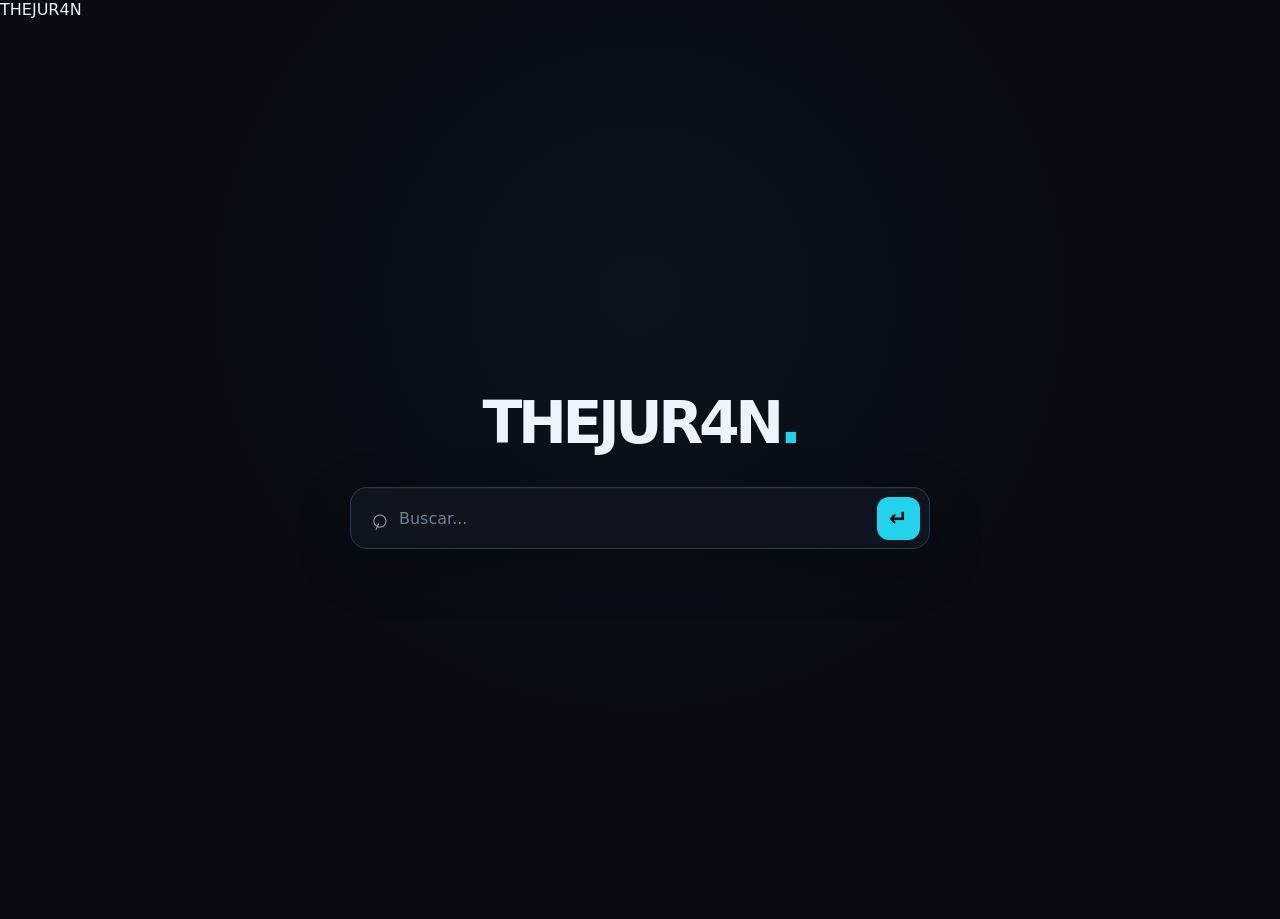
==== commit 0ef012e3: "Update branding from TH3JUR4N to THEJUR4N" ====
--- a/index.html
+++ b/index.html
@@ -5,9 +5,9 @@
   <meta charset="UTF-8">
   <meta name="viewport" content="width=device-width, initial-scale=1.0">
   <meta name="theme-color" content="#080b12">
-  <meta name="description" content="TH3JUR4N Search: buscador personal y acceso a mi portafolio.">
-
-  <title>TH3JUR4N Search</title>
+  <meta name="description" content="THEJUR4N Search: buscador personal y acceso a mi portafolio.">
+THEJUR4N
+  <title>THEJUR4N Search</title>
 
   <link rel="stylesheet" href="style.css">
 </head>
@@ -17,7 +17,7 @@
     <section class="home-content" aria-labelledby="brand-title">
 
       <h1 id="brand-title" class="brand-title">
-        TH3JUR4N<span>.</span>
+        THEJUR4N<span>.</span>
       </h1>
 
       <form
--- a/style.css
+++ b/style.css
@@ -604,6 +604,11 @@
   margin: 0 auto;
   padding: 30px 0 80px;
 }
+@media (min-width: 768px) {
+  .results-main {
+    margin-left: 15%;
+  }
+}
 
 .results-summary {
   margin: 0 0 30px;
@@ -968,3 +973,50 @@
     padding-left: 18px;
   }
 }
+
+/* Ajustes de la página principal */
+.home-page .home-main {
+  min-height: 100vh;
+  display: flex;
+  align-items: center;
+  justify-content: center;
+  padding: 24px;
+}
+
+.home-page .home-content {
+  display: flex;
+  flex-direction: column;
+  align-items: center;
+  width: 100%;
+  max-width: 620px;
+  margin: 0 auto;
+}
+
+.home-page .brand-title {
+  text-align: center;
+  margin: 0;
+}
+
+.home-page .search-form {
+  width: 100%;
+  max-width: 580px;
+  margin: 30px auto 0;
+  box-sizing: border-box;
+}
+
+.home-page .search-form input {
+  flex: 1;
+  min-width: 0;
+  width: 100%;
+  box-sizing: border-box;
+}
+
+@media (max-width: 480px) {
+  .home-page .home-main {
+    padding: 20px;
+  }
+
+  .home-page .search-form {
+    margin-top: 24px;
+  }
+}
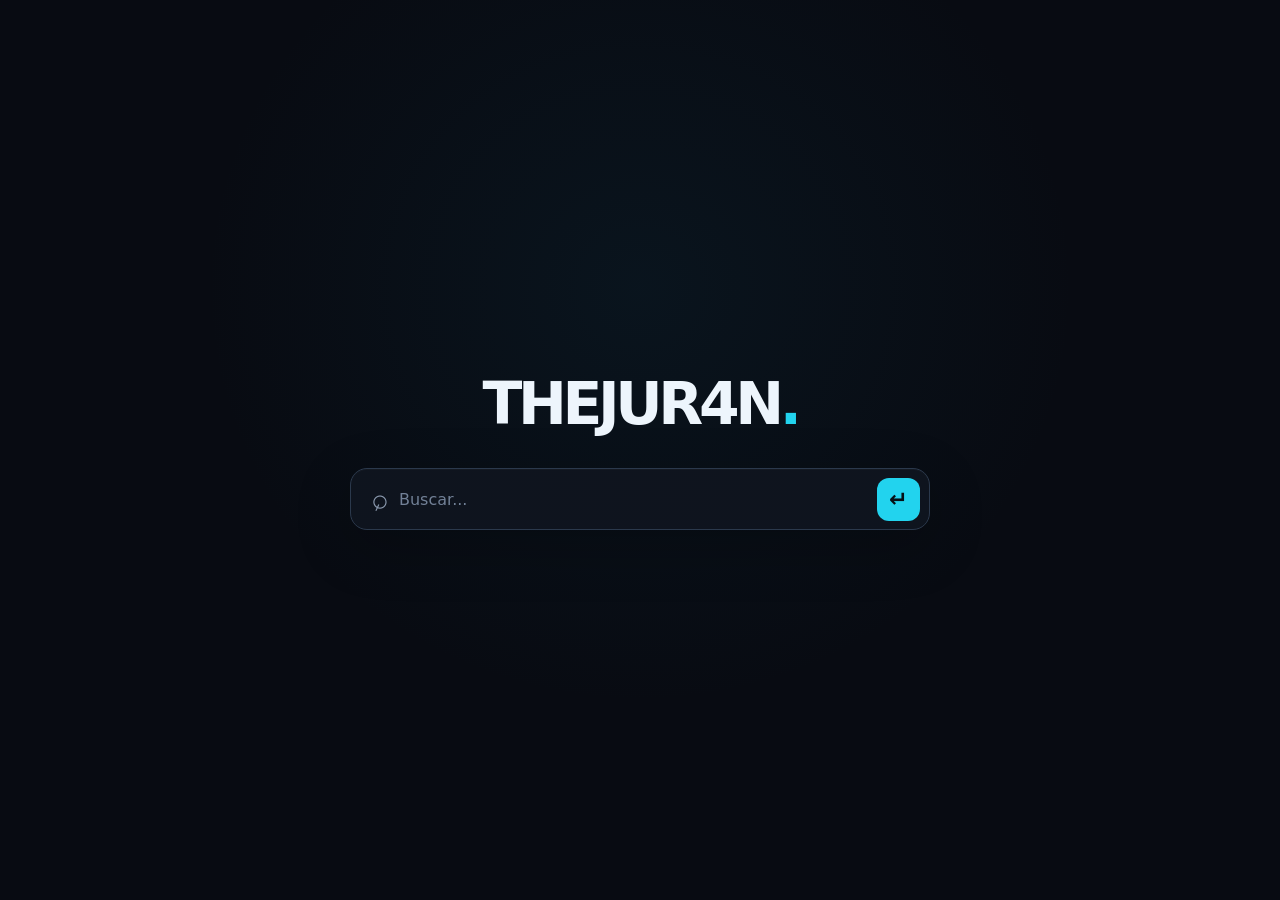
==== commit c562328d: "Remove 'THEJUR4N' text from index.html Removed the text 'THEJUR4N' from the HTML file." ====
--- a/index.html
+++ b/index.html
@@ -6,7 +6,6 @@
   <meta name="viewport" content="width=device-width, initial-scale=1.0">
   <meta name="theme-color" content="#080b12">
   <meta name="description" content="THEJUR4N Search: buscador personal y acceso a mi portafolio.">
-THEJUR4N
   <title>THEJUR4N Search</title>
 
   <link rel="stylesheet" href="style.css">
